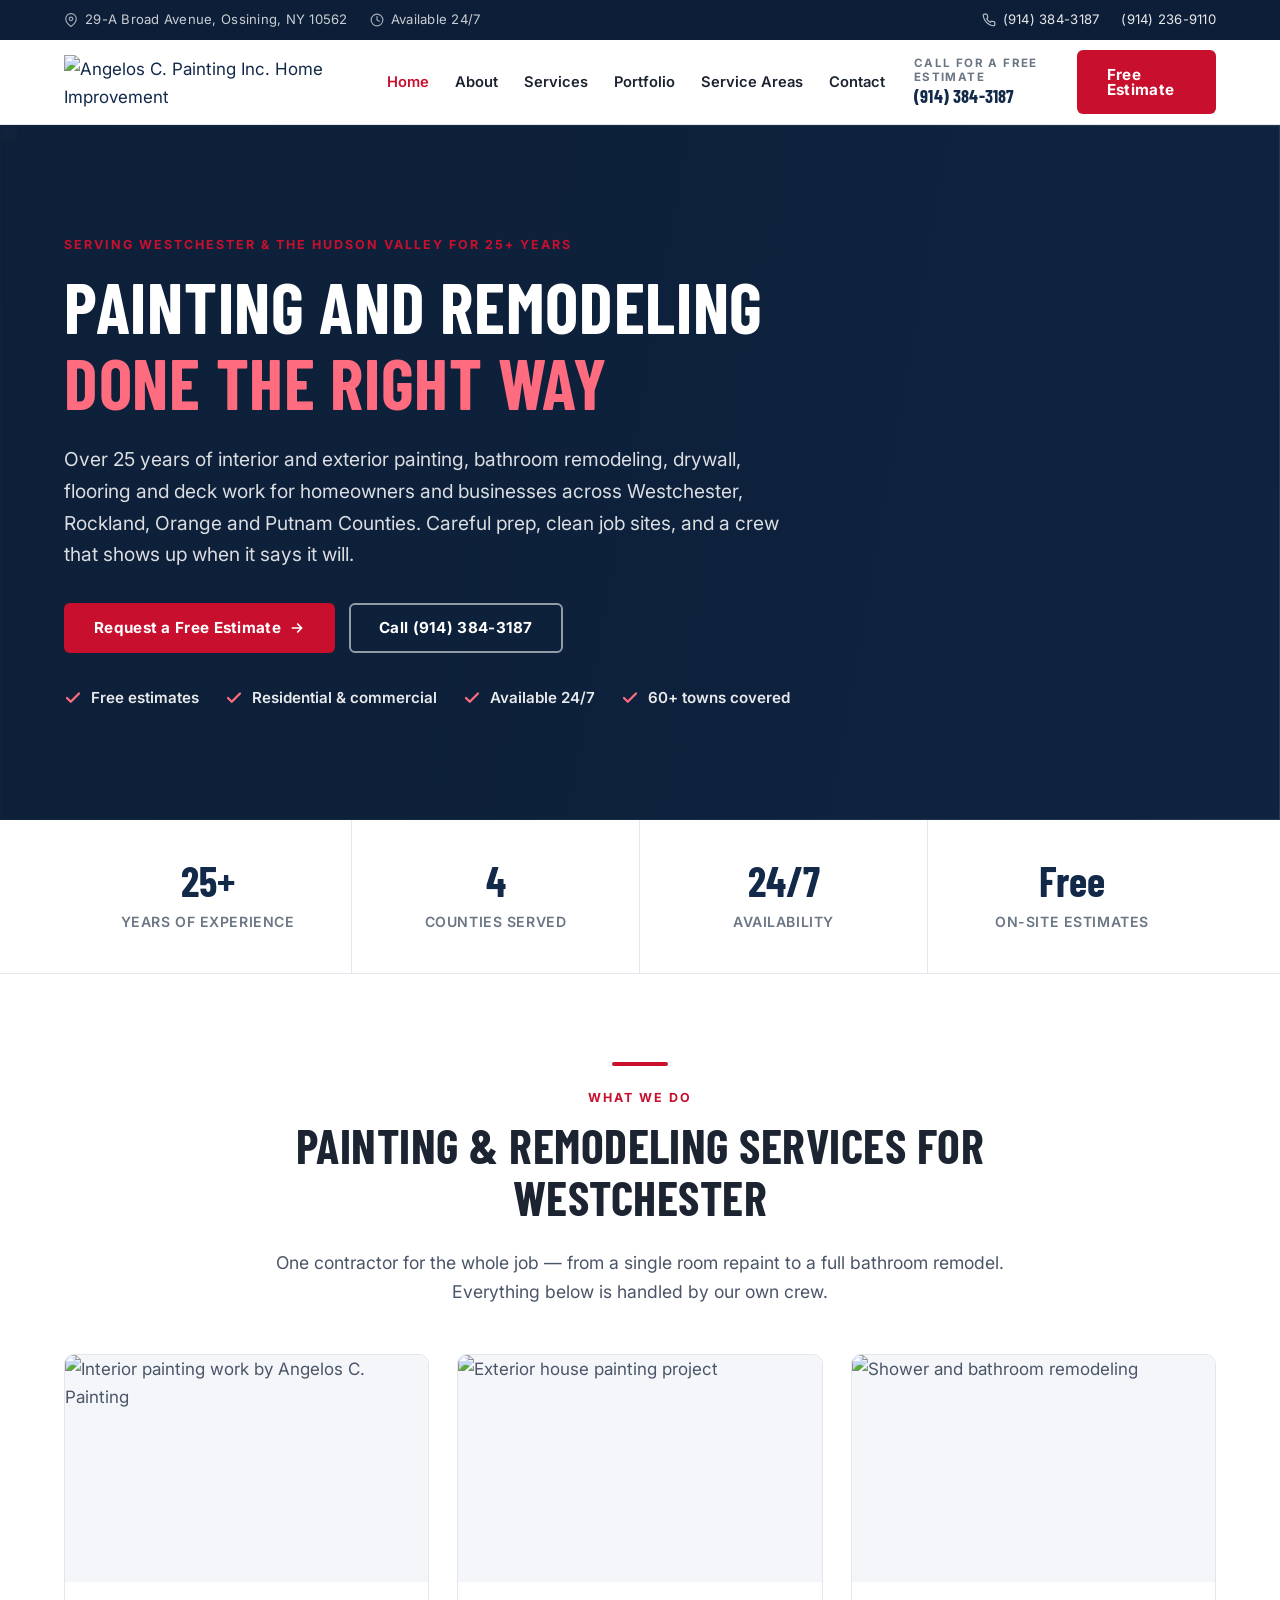
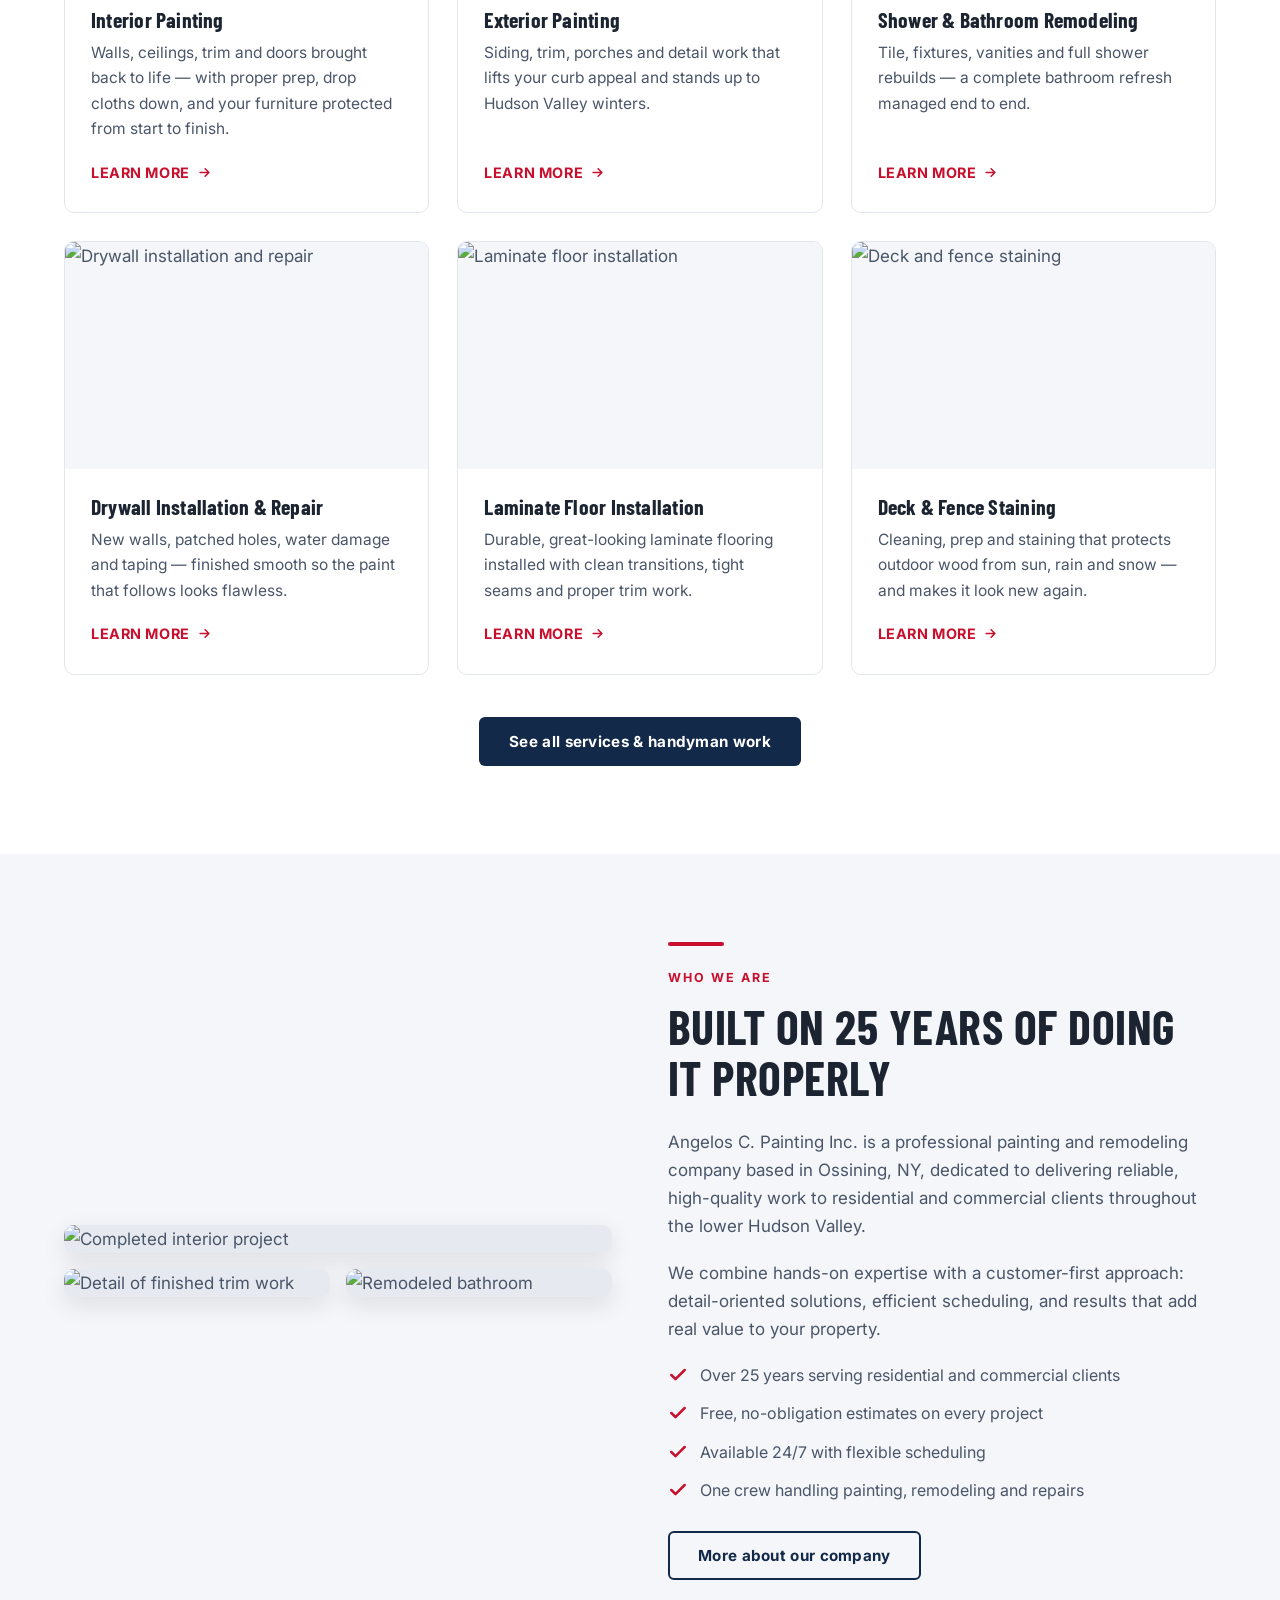
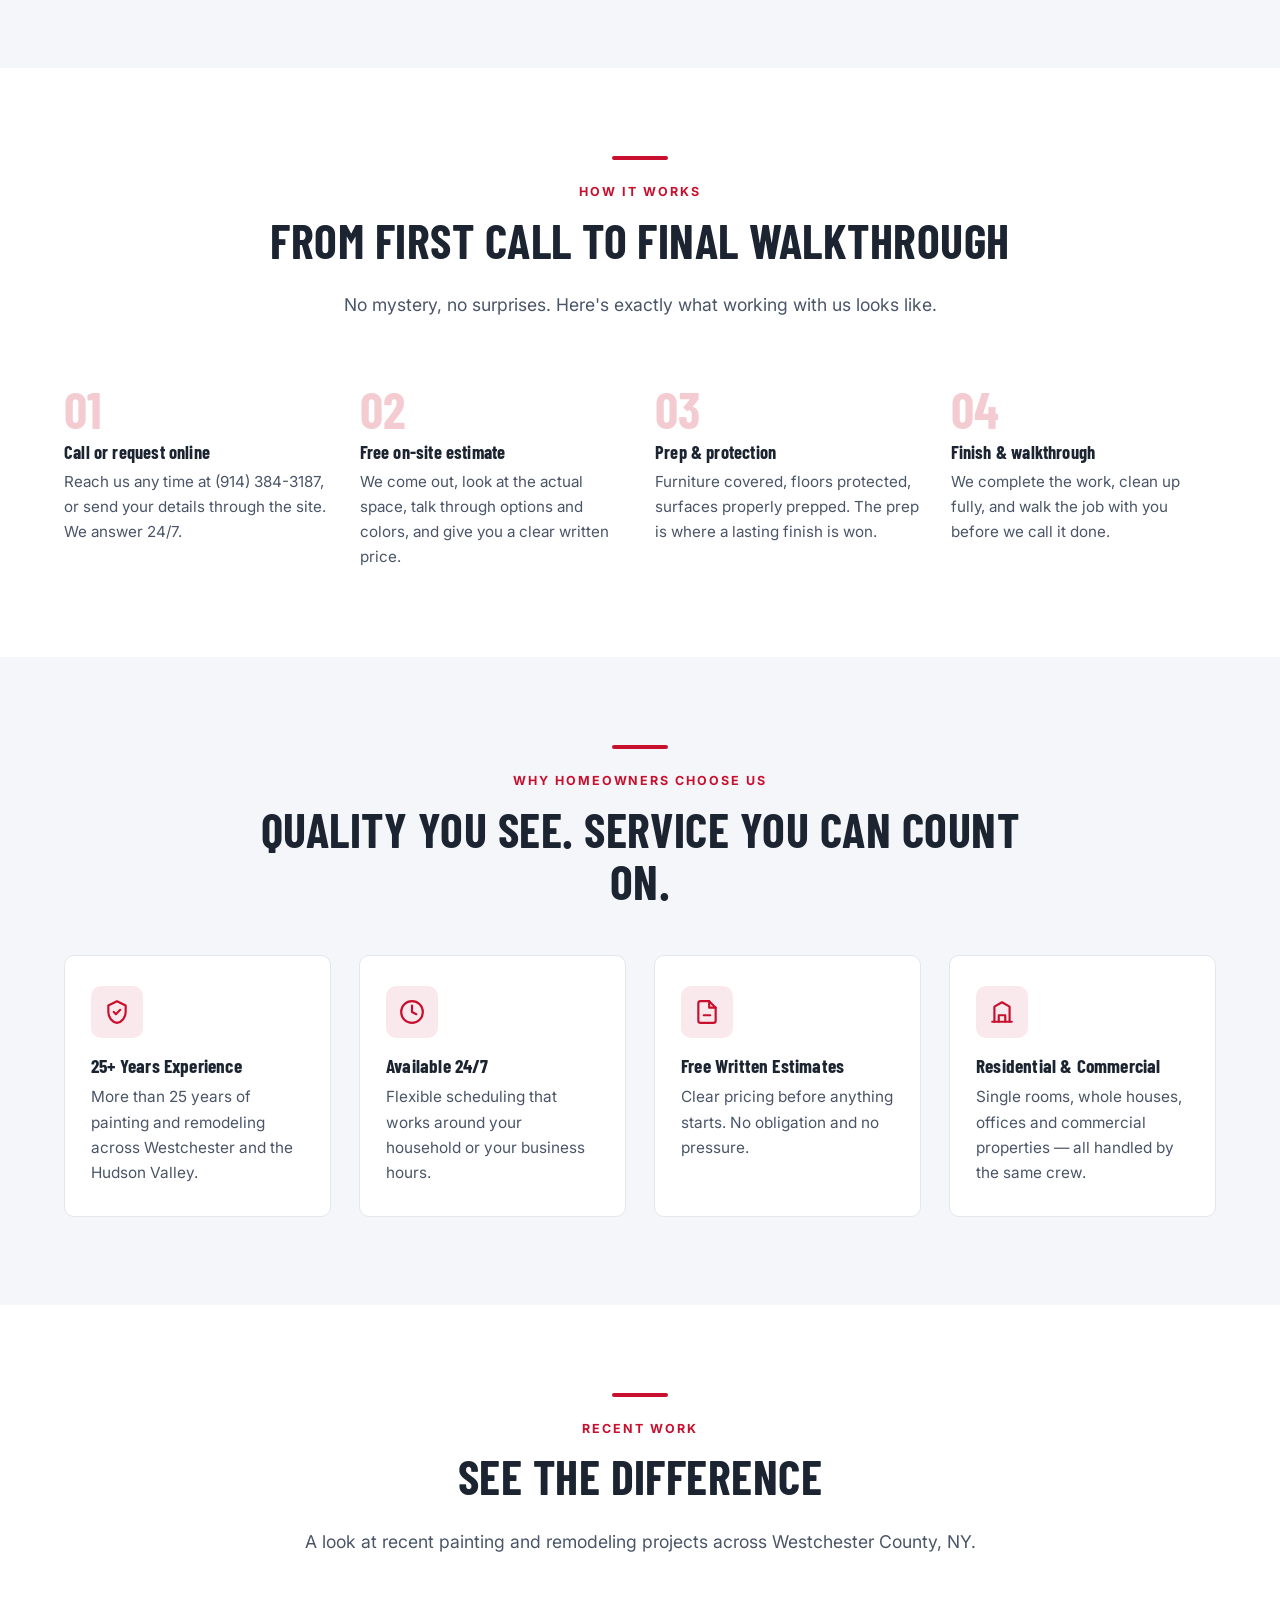
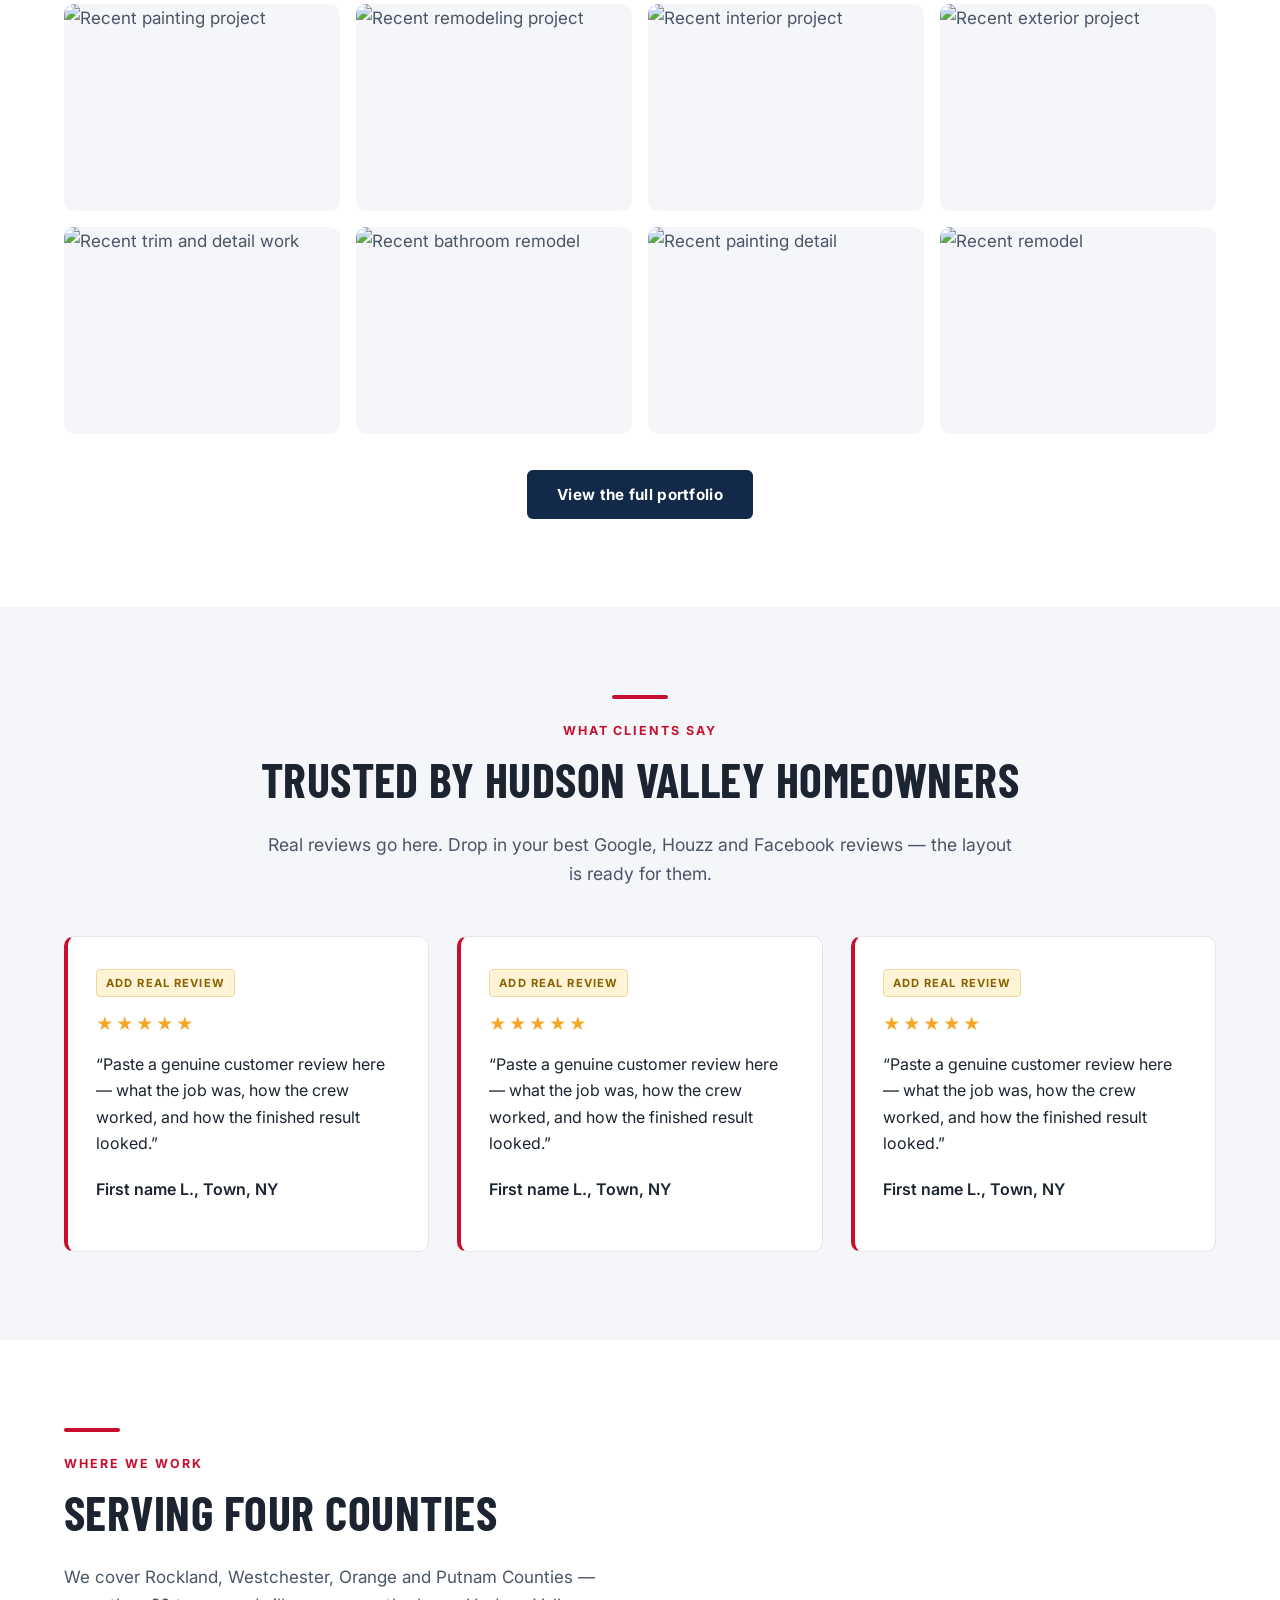
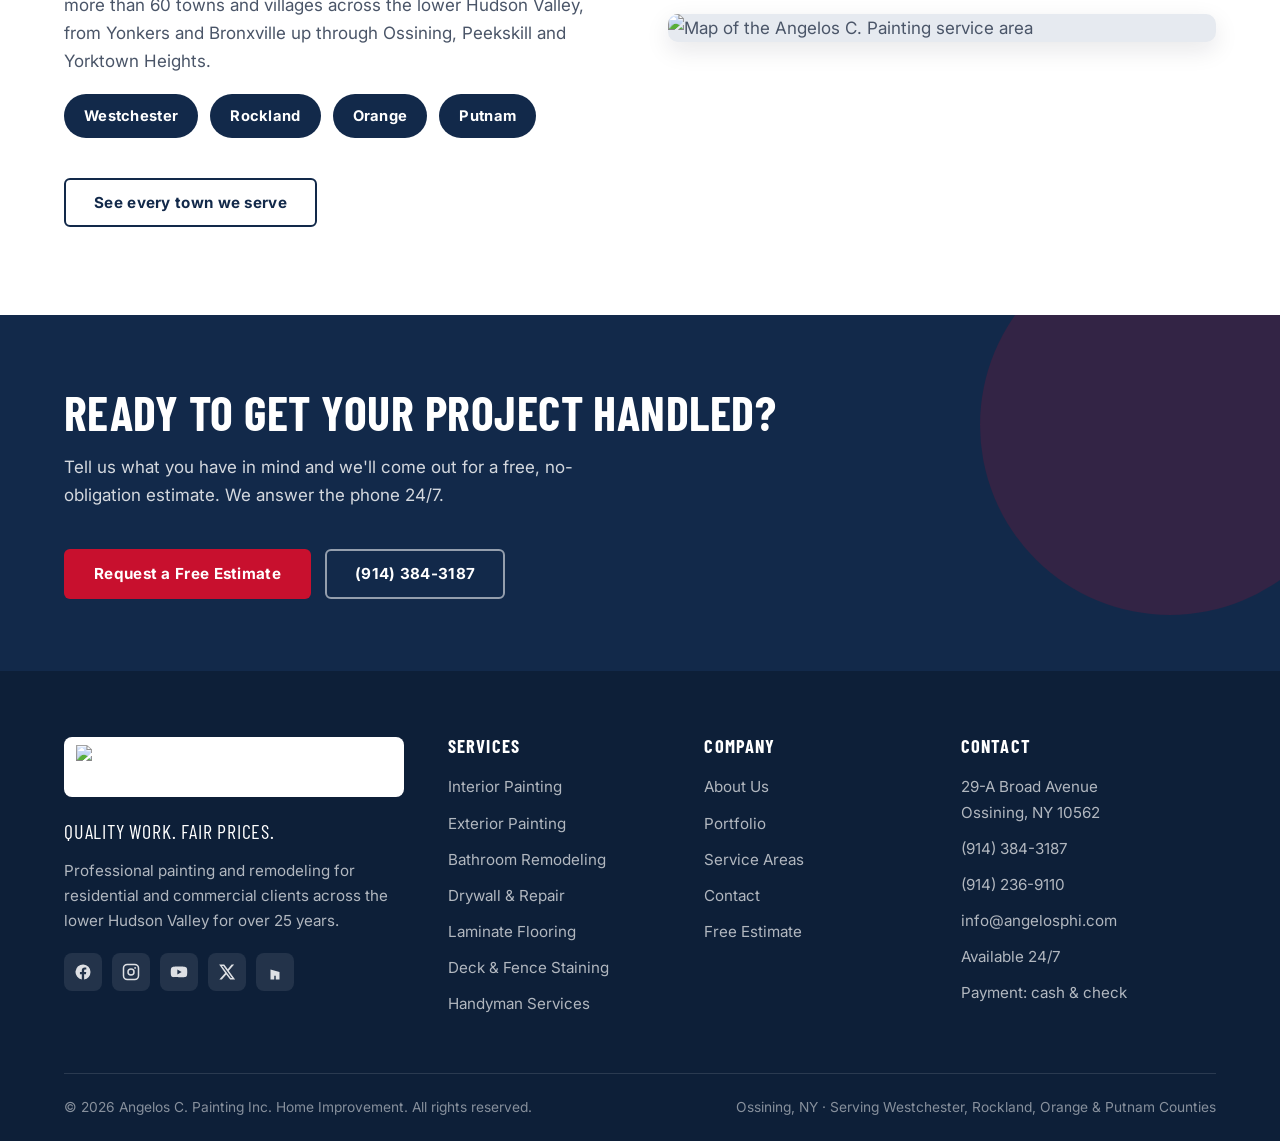
==== index.html @ 934f5029 "Add files via upload" ====
<!DOCTYPE html>
<html lang="en">
<head>
<meta charset="utf-8">
<meta name="viewport" content="width=device-width, initial-scale=1">
<title>Angelos C. Painting Inc. | Painting &amp; Remodeling in Ossining, NY</title>
<meta name="description" content="Angelos C. Painting Inc. — 25+ years of interior and exterior painting, bathroom remodeling, drywall, flooring and deck staining for homes and businesses across Westchester, Rockland, Orange and Putnam Counties. Free estimates. Available 24/7.">
<link rel="canonical" href="https://angelosphi.com/">
<meta property="og:title" content="Angelos C. Painting Inc. | Painting &amp; Remodeling in Ossining, NY">
<meta property="og:description" content="Over 25 years of painting and remodeling for residential and commercial clients across Westchester and the Hudson Valley. Free estimates, available 24/7.">
<meta property="og:type" content="website">
<meta property="og:image" content="https://assets.cdn.filesafe.space/9COp2d5jFrBGXiysHCUm/media/69dd2e49e68d42fa04a32ff9.webp">
<link rel="icon" href="https://assets.cdn.filesafe.space/9COp2d5jFrBGXiysHCUm/media/69dd23744753e162ccd8365d.png">
<link rel="preconnect" href="https://fonts.googleapis.com">
<link rel="preconnect" href="https://fonts.gstatic.com" crossorigin>
<link href="https://fonts.googleapis.com/css2?family=Barlow+Condensed:wght@500;600;700&family=Inter:wght@400;500;600;700&display=swap" rel="stylesheet">
<link rel="stylesheet" href="assets/css/styles.css">
<script type="application/ld+json">
{
  "@context": "https://schema.org",
  "@type": "HomeAndConstructionBusiness",
  "name": "Angelos C. Painting Inc.",
  "alternateName": "Angelos C. Painting Inc. Home Improvement",
  "url": "https://angelosphi.com/",
  "telephone": "+1-914-384-3187",
  "address": {
    "@type": "PostalAddress",
    "streetAddress": "29-A Broad Avenue",
    "addressLocality": "Ossining",
    "addressRegion": "NY",
    "postalCode": "10562",
    "addressCountry": "US"
  },
  "openingHours": "Mo-Su 00:00-23:59",
  "areaServed": ["Westchester County, NY", "Rockland County, NY", "Orange County, NY", "Putnam County, NY"],
  "description": "Painting and remodeling contractor serving residential and commercial clients across the lower Hudson Valley for over 25 years."
}
</script>
</head>
<body>

<!-- ============================================================ TOP BAR -->
<div class="topbar">
  <div class="wrap">
    <div class="topbar__items">
      <span class="topbar__item">
        <svg viewBox="0 0 24 24" fill="none" stroke="currentColor" stroke-width="2" stroke-linecap="round" stroke-linejoin="round"><path d="M21 10c0 7-9 13-9 13s-9-6-9-13a9 9 0 0 1 18 0z"/><circle cx="12" cy="10" r="3"/></svg>
        29-A Broad Avenue, Ossining, NY 10562
      </span>
      <span class="topbar__item">
        <svg viewBox="0 0 24 24" fill="none" stroke="currentColor" stroke-width="2" stroke-linecap="round" stroke-linejoin="round"><circle cx="12" cy="12" r="10"/><path d="M12 6v6l4 2"/></svg>
        Available 24/7
      </span>
    </div>
    <div class="topbar__items">
      <a class="topbar__item" href="tel:+19143843187">
        <svg viewBox="0 0 24 24" fill="none" stroke="currentColor" stroke-width="2" stroke-linecap="round" stroke-linejoin="round"><path d="M22 16.92v3a2 2 0 0 1-2.18 2 19.79 19.79 0 0 1-8.63-3.07 19.5 19.5 0 0 1-6-6A19.79 19.79 0 0 1 2.12 4.18 2 2 0 0 1 4.11 2h3a2 2 0 0 1 2 1.72c.13.96.36 1.9.7 2.81a2 2 0 0 1-.45 2.11L8.09 9.91a16 16 0 0 0 6 6l1.27-1.27a2 2 0 0 1 2.11-.45c.9.34 1.85.57 2.81.7A2 2 0 0 1 22 16.92z"/></svg>
        (914) 384-3187
      </a>
      <a class="topbar__item" href="tel:+19142369110">(914) 236-9110</a>
    </div>
  </div>
</div>

<!-- ============================================================= HEADER -->
<header class="site-header">
  <div class="wrap">
    <a class="brand" href="index.html">
      <img src="https://assets.cdn.filesafe.space/9COp2d5jFrBGXiysHCUm/media/69dd23744753e162ccd8365d.png" alt="Angelos C. Painting Inc. Home Improvement">
    </a>
    <nav class="nav" id="primary-nav" aria-label="Primary">
      <a href="index.html">Home</a>
      <a href="about.html">About</a>
      <a href="services.html">Services</a>
      <a href="gallery.html">Portfolio</a>
      <a href="areas.html">Service Areas</a>
      <a href="contact.html">Contact</a>
      <a class="btn btn--primary" href="contact.html">Free Estimate</a>
    </nav>
    <div class="header-cta">
      <a class="header-phone" href="tel:+19143843187">
        <span>Call for a free estimate</span>
        <strong>(914) 384-3187</strong>
      </a>
      <a class="btn btn--primary" href="contact.html">Free Estimate</a>
      <button class="nav-toggle" type="button" aria-label="Menu" aria-expanded="false" aria-controls="primary-nav">
        <svg viewBox="0 0 24 24" fill="none" stroke="currentColor" stroke-width="2" stroke-linecap="round"><path d="M3 6h18M3 12h18M3 18h18"/></svg>
      </button>
    </div>
  </div>
</header>

<!-- =============================================================== HERO -->
<section class="hero">
  <div class="hero__bg">
    <img src="https://assets.cdn.filesafe.space/9COp2d5jFrBGXiysHCUm/media/69dd2e49e68d42fa04a32ff9.webp" alt="" aria-hidden="true">
  </div>
  <div class="wrap">
    <div class="hero__inner">
      <p class="eyebrow">Serving Westchester &amp; the Hudson Valley for 25+ years</p>
      <h1>Painting and remodeling <em>done the right way</em></h1>
      <p class="hero__sub">Over 25 years of interior and exterior painting, bathroom remodeling, drywall, flooring and deck work for homeowners and businesses across Westchester, Rockland, Orange and Putnam Counties. Careful prep, clean job sites, and a crew that shows up when it says it will.</p>
      <div class="btn-row">
        <a class="btn btn--primary" href="contact.html">Request a Free Estimate
          <svg viewBox="0 0 24 24" width="16" height="16" fill="none" stroke="currentColor" stroke-width="2.5" stroke-linecap="round" stroke-linejoin="round"><path d="M5 12h14M13 6l6 6-6 6"/></svg>
        </a>
        <a class="btn btn--outline-light" href="tel:+19143843187">Call (914) 384-3187</a>
      </div>
      <ul class="hero__points">
        <li><svg viewBox="0 0 24 24" fill="none" stroke="currentColor" stroke-width="3" stroke-linecap="round" stroke-linejoin="round"><path d="M20 6 9 17l-5-5"/></svg> Free estimates</li>
        <li><svg viewBox="0 0 24 24" fill="none" stroke="currentColor" stroke-width="3" stroke-linecap="round" stroke-linejoin="round"><path d="M20 6 9 17l-5-5"/></svg> Residential &amp; commercial</li>
        <li><svg viewBox="0 0 24 24" fill="none" stroke="currentColor" stroke-width="3" stroke-linecap="round" stroke-linejoin="round"><path d="M20 6 9 17l-5-5"/></svg> Available 24/7</li>
        <li><svg viewBox="0 0 24 24" fill="none" stroke="currentColor" stroke-width="3" stroke-linecap="round" stroke-linejoin="round"><path d="M20 6 9 17l-5-5"/></svg> 60+ towns covered</li>
      </ul>
    </div>
  </div>
</section>

<!-- ============================================================== STATS -->
<section class="stats">
  <div class="wrap">
    <div class="stats__grid">
      <div class="stat">
        <div class="stat__num">25+</div>
        <div class="stat__label">Years of experience</div>
      </div>
      <div class="stat">
        <div class="stat__num">4</div>
        <div class="stat__label">Counties served</div>
      </div>
      <div class="stat">
        <div class="stat__num">24/7</div>
        <div class="stat__label">Availability</div>
      </div>
      <div class="stat">
        <div class="stat__num">Free</div>
        <div class="stat__label">On-site estimates</div>
      </div>
    </div>
  </div>
</section>

<!-- =========================================================== SERVICES -->
<section class="section">
  <div class="wrap">
    <div class="section-head center">
      <hr class="rule">
      <p class="eyebrow">What we do</p>
      <h2>Painting &amp; remodeling services for Westchester</h2>
      <p class="lede">One contractor for the whole job — from a single room repaint to a full bathroom remodel. Everything below is handled by our own crew.</p>
    </div>

    <div class="grid grid--3">

      <article class="card">
        <div class="card__media">
          <img src="https://assets.cdn.filesafe.space/9COp2d5jFrBGXiysHCUm/media/69dd1829caf24b80a0e6d243.png" alt="Interior painting work by Angelos C. Painting" loading="lazy">
        </div>
        <div class="card__body">
          <h3>Interior Painting</h3>
          <p>Walls, ceilings, trim and doors brought back to life — with proper prep, drop cloths down, and your furniture protected from start to finish.</p>
          <a class="card__link" href="services.html#interior">Learn more
            <svg viewBox="0 0 24 24" fill="none" stroke="currentColor" stroke-width="2.5" stroke-linecap="round" stroke-linejoin="round"><path d="M5 12h14M13 6l6 6-6 6"/></svg>
          </a>
        </div>
      </article>

      <article class="card">
        <div class="card__media">
          <img src="https://assets.cdn.filesafe.space/9COp2d5jFrBGXiysHCUm/media/69dd2e4802cd38b17c3a3b0c.webp" alt="Exterior house painting project" loading="lazy">
        </div>
        <div class="card__body">
          <h3>Exterior Painting</h3>
          <p>Siding, trim, porches and detail work that lifts your curb appeal and stands up to Hudson Valley winters.</p>
          <a class="card__link" href="services.html#exterior">Learn more
            <svg viewBox="0 0 24 24" fill="none" stroke="currentColor" stroke-width="2.5" stroke-linecap="round" stroke-linejoin="round"><path d="M5 12h14M13 6l6 6-6 6"/></svg>
          </a>
        </div>
      </article>

      <article class="card">
        <div class="card__media">
          <img src="https://assets.cdn.filesafe.space/9COp2d5jFrBGXiysHCUm/media/69dd17f3ef1dbfe76e00d2ee.png" alt="Shower and bathroom remodeling" loading="lazy">
        </div>
        <div class="card__body">
          <h3>Shower &amp; Bathroom Remodeling</h3>
          <p>Tile, fixtures, vanities and full shower rebuilds — a complete bathroom refresh managed end to end.</p>
          <a class="card__link" href="services.html#bathroom">Learn more
            <svg viewBox="0 0 24 24" fill="none" stroke="currentColor" stroke-width="2.5" stroke-linecap="round" stroke-linejoin="round"><path d="M5 12h14M13 6l6 6-6 6"/></svg>
          </a>
        </div>
      </article>

      <article class="card">
        <div class="card__media">
          <img src="https://assets.cdn.filesafe.space/9COp2d5jFrBGXiysHCUm/media/69dd1850376904eac21a330a.png" alt="Drywall installation and repair" loading="lazy">
        </div>
        <div class="card__body">
          <h3>Drywall Installation &amp; Repair</h3>
          <p>New walls, patched holes, water damage and taping — finished smooth so the paint that follows looks flawless.</p>
          <a class="card__link" href="services.html#drywall">Learn more
            <svg viewBox="0 0 24 24" fill="none" stroke="currentColor" stroke-width="2.5" stroke-linecap="round" stroke-linejoin="round"><path d="M5 12h14M13 6l6 6-6 6"/></svg>
          </a>
        </div>
      </article>

      <article class="card">
        <div class="card__media">
          <img src="https://assets.cdn.filesafe.space/9COp2d5jFrBGXiysHCUm/media/69dd2e49caf24b80a0eceb03.webp" alt="Laminate floor installation" loading="lazy">
        </div>
        <div class="card__body">
          <h3>Laminate Floor Installation</h3>
          <p>Durable, great-looking laminate flooring installed with clean transitions, tight seams and proper trim work.</p>
          <a class="card__link" href="services.html#flooring">Learn more
            <svg viewBox="0 0 24 24" fill="none" stroke="currentColor" stroke-width="2.5" stroke-linecap="round" stroke-linejoin="round"><path d="M5 12h14M13 6l6 6-6 6"/></svg>
          </a>
        </div>
      </article>

      <article class="card">
        <div class="card__media">
          <img src="https://assets.cdn.filesafe.space/9COp2d5jFrBGXiysHCUm/media/69dd2e48caf24b80a0eceaf3.webp" alt="Deck and fence staining" loading="lazy">
        </div>
        <div class="card__body">
          <h3>Deck &amp; Fence Staining</h3>
          <p>Cleaning, prep and staining that protects outdoor wood from sun, rain and snow — and makes it look new again.</p>
          <a class="card__link" href="services.html#deck">Learn more
            <svg viewBox="0 0 24 24" fill="none" stroke="currentColor" stroke-width="2.5" stroke-linecap="round" stroke-linejoin="round"><path d="M5 12h14M13 6l6 6-6 6"/></svg>
          </a>
        </div>
      </article>

    </div>

    <div class="center" style="margin-top:42px">
      <a class="btn btn--navy" href="services.html">See all services &amp; handyman work</a>
    </div>
  </div>
</section>

<!-- ============================================================== ABOUT -->
<section class="section section--surface">
  <div class="wrap">
    <div class="split">
      <div class="split__media split__media--stack">
        <img src="https://assets.cdn.filesafe.space/9COp2d5jFrBGXiysHCUm/media/69dd2e484753e162ccdb0c41.webp" alt="Completed interior project" loading="lazy">
        <img src="https://assets.cdn.filesafe.space/9COp2d5jFrBGXiysHCUm/media/69dd2e49e68d42fa04a33022.webp" alt="Detail of finished trim work" loading="lazy">
        <img src="https://assets.cdn.filesafe.space/9COp2d5jFrBGXiysHCUm/media/69dd2e4902cd38b17c3a3b24.webp" alt="Remodeled bathroom" loading="lazy">
      </div>
      <div>
        <hr class="rule">
        <p class="eyebrow">Who we are</p>
        <h2>Built on 25 years of doing it properly</h2>
        <p>Angelos C. Painting Inc. is a professional painting and remodeling company based in Ossining, NY, dedicated to delivering reliable, high-quality work to residential and commercial clients throughout the lower Hudson Valley.</p>
        <p>We combine hands-on expertise with a customer-first approach: detail-oriented solutions, efficient scheduling, and results that add real value to your property.</p>
        <ul class="checklist">
          <li><svg viewBox="0 0 24 24" fill="none" stroke="currentColor" stroke-width="3" stroke-linecap="round" stroke-linejoin="round"><path d="M20 6 9 17l-5-5"/></svg> Over 25 years serving residential and commercial clients</li>
          <li><svg viewBox="0 0 24 24" fill="none" stroke="currentColor" stroke-width="3" stroke-linecap="round" stroke-linejoin="round"><path d="M20 6 9 17l-5-5"/></svg> Free, no-obligation estimates on every project</li>
          <li><svg viewBox="0 0 24 24" fill="none" stroke="currentColor" stroke-width="3" stroke-linecap="round" stroke-linejoin="round"><path d="M20 6 9 17l-5-5"/></svg> Available 24/7 with flexible scheduling</li>
          <li><svg viewBox="0 0 24 24" fill="none" stroke="currentColor" stroke-width="3" stroke-linecap="round" stroke-linejoin="round"><path d="M20 6 9 17l-5-5"/></svg> One crew handling painting, remodeling and repairs</li>
        </ul>
        <a class="btn btn--ghost" href="about.html">More about our company</a>
      </div>
    </div>
  </div>
</section>

<!-- ============================================================ PROCESS -->
<section class="section">
  <div class="wrap">
    <div class="section-head center">
      <hr class="rule">
      <p class="eyebrow">How it works</p>
      <h2>From first call to final walkthrough</h2>
      <p class="lede">No mystery, no surprises. Here's exactly what working with us looks like.</p>
    </div>
    <div class="steps">
      <div class="step">
        <div class="step__num">01</div>
        <h3>Call or request online</h3>
        <p>Reach us any time at (914) 384-3187, or send your details through the site. We answer 24/7.</p>
      </div>
      <div class="step">
        <div class="step__num">02</div>
        <h3>Free on-site estimate</h3>
        <p>We come out, look at the actual space, talk through options and colors, and give you a clear written price.</p>
      </div>
      <div class="step">
        <div class="step__num">03</div>
        <h3>Prep &amp; protection</h3>
        <p>Furniture covered, floors protected, surfaces properly prepped. The prep is where a lasting finish is won.</p>
      </div>
      <div class="step">
        <div class="step__num">04</div>
        <h3>Finish &amp; walkthrough</h3>
        <p>We complete the work, clean up fully, and walk the job with you before we call it done.</p>
      </div>
    </div>
  </div>
</section>

<!-- ========================================================= WHY CHOOSE -->
<section class="section section--surface">
  <div class="wrap">
    <div class="section-head center">
      <hr class="rule">
      <p class="eyebrow">Why homeowners choose us</p>
      <h2>Quality you see. Service you can count on.</h2>
    </div>
    <div class="grid grid--4">
      <div class="tile">
        <div class="tile__icon">
          <svg viewBox="0 0 24 24" fill="none" stroke="currentColor" stroke-width="2" stroke-linecap="round" stroke-linejoin="round"><path d="M12 2 4 6v6c0 5 3.4 9.4 8 10 4.6-.6 8-5 8-10V6l-8-4z"/><path d="m9 12 2 2 4-4"/></svg>
        </div>
        <h3>25+ Years Experience</h3>
        <p>More than 25 years of painting and remodeling across Westchester and the Hudson Valley.</p>
      </div>
      <div class="tile">
        <div class="tile__icon">
          <svg viewBox="0 0 24 24" fill="none" stroke="currentColor" stroke-width="2" stroke-linecap="round" stroke-linejoin="round"><circle cx="12" cy="12" r="10"/><path d="M12 6v6l4 2"/></svg>
        </div>
        <h3>Available 24/7</h3>
        <p>Flexible scheduling that works around your household or your business hours.</p>
      </div>
      <div class="tile">
        <div class="tile__icon">
          <svg viewBox="0 0 24 24" fill="none" stroke="currentColor" stroke-width="2" stroke-linecap="round" stroke-linejoin="round"><path d="M14 2H6a2 2 0 0 0-2 2v16a2 2 0 0 0 2 2h12a2 2 0 0 0 2-2V8z"/><path d="M14 2v6h6"/><path d="M9 15h6"/></svg>
        </div>
        <h3>Free Written Estimates</h3>
        <p>Clear pricing before anything starts. No obligation and no pressure.</p>
      </div>
      <div class="tile">
        <div class="tile__icon">
          <svg viewBox="0 0 24 24" fill="none" stroke="currentColor" stroke-width="2" stroke-linecap="round" stroke-linejoin="round"><path d="M3 21h18"/><path d="M5 21V7l7-4 7 4v14"/><path d="M9 21v-6h6v6"/></svg>
        </div>
        <h3>Residential &amp; Commercial</h3>
        <p>Single rooms, whole houses, offices and commercial properties — all handled by the same crew.</p>
      </div>
    </div>
  </div>
</section>

<!-- ========================================================== PORTFOLIO -->
<section class="section">
  <div class="wrap">
    <div class="section-head center">
      <hr class="rule">
      <p class="eyebrow">Recent work</p>
      <h2>See the difference</h2>
      <p class="lede">A look at recent painting and remodeling projects across Westchester County, NY.</p>
    </div>
    <div class="gallery">
      <figure><img src="https://assets.cdn.filesafe.space/9COp2d5jFrBGXiysHCUm/media/69dd2e49e68d42fa04a32ff9.webp" alt="Recent painting project" loading="lazy"></figure>
      <figure><img src="https://assets.cdn.filesafe.space/9COp2d5jFrBGXiysHCUm/media/69dd2e4802cd38b17c3a3b0c.webp" alt="Recent remodeling project" loading="lazy"></figure>
      <figure><img src="https://assets.cdn.filesafe.space/9COp2d5jFrBGXiysHCUm/media/69dd2e49caf24b80a0eceb03.webp" alt="Recent interior project" loading="lazy"></figure>
      <figure><img src="https://assets.cdn.filesafe.space/9COp2d5jFrBGXiysHCUm/media/69dd2e48caf24b80a0eceaf3.webp" alt="Recent exterior project" loading="lazy"></figure>
      <figure><img src="https://assets.cdn.filesafe.space/9COp2d5jFrBGXiysHCUm/media/69dd2e484753e162ccdb0c41.webp" alt="Recent trim and detail work" loading="lazy"></figure>
      <figure><img src="https://assets.cdn.filesafe.space/9COp2d5jFrBGXiysHCUm/media/69dd2e4ae68d42fa04a3304c.webp" alt="Recent bathroom remodel" loading="lazy"></figure>
      <figure><img src="https://assets.cdn.filesafe.space/9COp2d5jFrBGXiysHCUm/media/69dd2e49e68d42fa04a33022.webp" alt="Recent painting detail" loading="lazy"></figure>
      <figure><img src="https://assets.cdn.filesafe.space/9COp2d5jFrBGXiysHCUm/media/69dd2e4902cd38b17c3a3b24.webp" alt="Recent remodel" loading="lazy"></figure>
    </div>
    <div class="center" style="margin-top:36px">
      <a class="btn btn--navy" href="gallery.html">View the full portfolio</a>
    </div>
  </div>
</section>

<!-- ======================================================= TESTIMONIALS -->
<section class="section section--surface">
  <div class="wrap">
    <div class="section-head center">
      <hr class="rule">
      <p class="eyebrow">What clients say</p>
      <h2>Trusted by Hudson Valley homeowners</h2>
      <p class="lede">Real reviews go here. Drop in your best Google, Houzz and Facebook reviews — the layout is ready for them.</p>
    </div>
    <div class="grid grid--3">
      <!-- TODO: replace with real reviews (Google / Houzz / Facebook). Keep name + town + date. -->
      <div class="quote">
        <span class="placeholder-note">Add real review</span>
        <div class="quote__stars">★★★★★</div>
        <p>&ldquo;Paste a genuine customer review here — what the job was, how the crew worked, and how the finished result looked.&rdquo;</p>
        <p class="quote__who">First name L., Town, NY</p>
      </div>
      <div class="quote">
        <span class="placeholder-note">Add real review</span>
        <div class="quote__stars">★★★★★</div>
        <p>&ldquo;Paste a genuine customer review here — what the job was, how the crew worked, and how the finished result looked.&rdquo;</p>
        <p class="quote__who">First name L., Town, NY</p>
      </div>
      <div class="quote">
        <span class="placeholder-note">Add real review</span>
        <div class="quote__stars">★★★★★</div>
        <p>&ldquo;Paste a genuine customer review here — what the job was, how the crew worked, and how the finished result looked.&rdquo;</p>
        <p class="quote__who">First name L., Town, NY</p>
      </div>
    </div>
  </div>
</section>

<!-- ============================================================== AREAS -->
<section class="section">
  <div class="wrap">
    <div class="split split--reverse">
      <div class="split__media">
        <img src="https://assets.cdn.filesafe.space/9COp2d5jFrBGXiysHCUm/media/69dd6ef8ef1dbfe76e1746eb.png" alt="Map of the Angelos C. Painting service area" loading="lazy">
      </div>
      <div>
        <hr class="rule">
        <p class="eyebrow">Where we work</p>
        <h2>Serving four counties</h2>
        <p>We cover Rockland, Westchester, Orange and Putnam Counties — more than 60 towns and villages across the lower Hudson Valley, from Yonkers and Bronxville up through Ossining, Peekskill and Yorktown Heights.</p>
        <div class="county-chips">
          <span class="chip">Westchester</span>
          <span class="chip">Rockland</span>
          <span class="chip">Orange</span>
          <span class="chip">Putnam</span>
        </div>
        <a class="btn btn--ghost" href="areas.html">See every town we serve</a>
      </div>
    </div>
  </div>
</section>

<!-- ================================================================ CTA -->
<section class="cta-band">
  <div class="wrap">
    <div class="cta-band__inner">
      <div>
        <h2>Ready to get your project handled?</h2>
        <p>Tell us what you have in mind and we'll come out for a free, no-obligation estimate. We answer the phone 24/7.</p>
      </div>
      <div class="btn-row">
        <a class="btn btn--primary" href="contact.html">Request a Free Estimate</a>
        <a class="btn btn--outline-light" href="tel:+19143843187">(914) 384-3187</a>
      </div>
    </div>
  </div>
</section>

<!-- ============================================================= FOOTER -->
<footer class="site-footer">
  <div class="wrap">
    <div class="footer-grid">
      <div class="footer-brand">
        <img src="https://assets.cdn.filesafe.space/9COp2d5jFrBGXiysHCUm/media/69dd23744753e162ccd8365d.png" alt="Angelos C. Painting Inc.">
        <p class="footer-tag">Quality work. Fair prices.</p>
        <p>Professional painting and remodeling for residential and commercial clients across the lower Hudson Valley for over 25 years.</p>
        <div class="socials">
          <a href="#" aria-label="Facebook"><svg viewBox="0 0 24 24" fill="currentColor"><path d="M22 12a10 10 0 1 0-11.6 9.9v-7h-2.5V12h2.5V9.8c0-2.5 1.5-3.9 3.8-3.9 1.1 0 2.2.2 2.2.2v2.5h-1.3c-1.2 0-1.6.8-1.6 1.6V12h2.8l-.4 2.9h-2.4v7A10 10 0 0 0 22 12z"/></svg></a>
          <a href="#" aria-label="Instagram"><svg viewBox="0 0 24 24" fill="none" stroke="currentColor" stroke-width="2"><rect x="2" y="2" width="20" height="20" rx="5"/><circle cx="12" cy="12" r="4"/><circle cx="17.5" cy="6.5" r="1.2" fill="currentColor" stroke="none"/></svg></a>
          <a href="#" aria-label="YouTube"><svg viewBox="0 0 24 24" fill="currentColor"><path d="M23 12s0-3.2-.4-4.7a3 3 0 0 0-2.1-2.1C18.9 4.8 12 4.8 12 4.8s-6.9 0-8.5.4a3 3 0 0 0-2.1 2.1C1 8.8 1 12 1 12s0 3.2.4 4.7a3 3 0 0 0 2.1 2.1c1.6.4 8.5.4 8.5.4s6.9 0 8.5-.4a3 3 0 0 0 2.1-2.1C23 15.2 23 12 23 12zM9.8 15.3V8.7l5.7 3.3-5.7 3.3z"/></svg></a>
          <a href="#" aria-label="X"><svg viewBox="0 0 24 24" fill="currentColor"><path d="M18.2 2h3.3l-7.2 8.3L22.8 22h-6.6l-5.2-6.8L5.1 22H1.8l7.7-8.8L1.5 2h6.8l4.7 6.2L18.2 2zm-1.2 18h1.8L7.1 3.9H5.2L17 20z"/></svg></a>
          <a href="#" aria-label="Houzz"><svg viewBox="0 0 24 24" fill="currentColor"><path d="M6 2v6.5L18 12v10h-5v-5h-2v5H6V2z"/></svg></a>
        </div>
      </div>

      <div>
        <h4>Services</h4>
        <ul class="footer-list">
          <li><a href="services.html#interior">Interior Painting</a></li>
          <li><a href="services.html#exterior">Exterior Painting</a></li>
          <li><a href="services.html#bathroom">Bathroom Remodeling</a></li>
          <li><a href="services.html#drywall">Drywall &amp; Repair</a></li>
          <li><a href="services.html#flooring">Laminate Flooring</a></li>
          <li><a href="services.html#deck">Deck &amp; Fence Staining</a></li>
          <li><a href="services.html#handyman">Handyman Services</a></li>
        </ul>
      </div>

      <div>
        <h4>Company</h4>
        <ul class="footer-list">
          <li><a href="about.html">About Us</a></li>
          <li><a href="gallery.html">Portfolio</a></li>
          <li><a href="areas.html">Service Areas</a></li>
          <li><a href="contact.html">Contact</a></li>
          <li><a href="contact.html">Free Estimate</a></li>
        </ul>
      </div>

      <div>
        <h4>Contact</h4>
        <ul class="footer-list">
          <li>29-A Broad Avenue<br>Ossining, NY 10562</li>
          <li><a href="tel:+19143843187">(914) 384-3187</a></li>
          <li><a href="tel:+19142369110">(914) 236-9110</a></li>
          <li><a href="mailto:info@angelosphi.com">info@angelosphi.com</a></li>
          <li>Available 24/7</li>
          <li>Payment: cash &amp; check</li>
        </ul>
      </div>
    </div>

    <div class="footer-bottom">
      <span>&copy; <span data-year>2026</span> Angelos C. Painting Inc. Home Improvement. All rights reserved.</span>
      <span>Ossining, NY &middot; Serving Westchester, Rockland, Orange &amp; Putnam Counties</span>
    </div>
  </div>
</footer>

<!-- ======================================================= MOBILE CALL BAR -->
<div class="callbar">
  <a class="callbar__call" href="tel:+19143843187">
    <svg viewBox="0 0 24 24" fill="none" stroke="currentColor" stroke-width="2" stroke-linecap="round" stroke-linejoin="round"><path d="M22 16.92v3a2 2 0 0 1-2.18 2 19.79 19.79 0 0 1-8.63-3.07 19.5 19.5 0 0 1-6-6A19.79 19.79 0 0 1 2.12 4.18 2 2 0 0 1 4.11 2h3a2 2 0 0 1 2 1.72c.13.96.36 1.9.7 2.81a2 2 0 0 1-.45 2.11L8.09 9.91a16 16 0 0 0 6 6l1.27-1.27a2 2 0 0 1 2.11-.45c.9.34 1.85.57 2.81.7A2 2 0 0 1 22 16.92z"/></svg>
    Call Now
  </a>
  <a class="callbar__quote" href="contact.html">Free Estimate</a>
</div>

<script src="assets/js/main.js"></script>
</body>
</html>
---- assets/css/styles.css ----
/* ==========================================================================
   Angelos C. Painting Inc. — Home Improvement
   Site stylesheet
   Palette is defined once here. Change these five values to re-skin the site.
   ========================================================================== */

:root {
  /* Brand */
  --navy: #12294A;
  --navy-800: #0d1f38;
  --navy-600: #1c3d6b;
  --red: #C8102E;
  --red-600: #a70d26;

  /* Neutrals */
  --ink: #1B2430;
  --body: #4a5568;
  --muted: #6b7684;
  --line: #e2e7ee;
  --surface: #F4F6F9;
  --white: #ffffff;

  /* Type */
  --font-head: "Barlow Condensed", "Oswald", Impact, "Haettenschweiler", sans-serif;
  --font-body: "Inter", -apple-system, BlinkMacSystemFont, "Segoe UI", Roboto, Helvetica, Arial, sans-serif;

  /* Layout */
  --wrap: 1200px;
  --gutter: 24px;
  --radius: 10px;
  --shadow-sm: 0 1px 2px rgba(16, 24, 40, .06), 0 1px 3px rgba(16, 24, 40, .08);
  --shadow-md: 0 8px 24px rgba(16, 24, 40, .10);
  --shadow-lg: 0 18px 48px rgba(16, 24, 40, .16);
  --header-h: 84px;
}

/* --------------------------------------------------------------- reset -- */
*, *::before, *::after { box-sizing: border-box; }
html { scroll-behavior: smooth; -webkit-text-size-adjust: 100%; }
body {
  margin: 0;
  font-family: var(--font-body);
  font-size: 17px;
  line-height: 1.65;
  color: var(--body);
  background: var(--white);
  -webkit-font-smoothing: antialiased;
}
img { max-width: 100%; display: block; }
a { color: var(--navy); text-decoration: none; }
a:hover { color: var(--red); }
h1, h2, h3, h4 {
  font-family: var(--font-head);
  color: var(--ink);
  line-height: 1.08;
  margin: 0 0 .5em;
  font-weight: 700;
  letter-spacing: .01em;
}
h1 { font-size: clamp(2.6rem, 6vw, 4.4rem); text-transform: uppercase; }
h2 { font-size: clamp(2rem, 4.2vw, 3rem); text-transform: uppercase; }
h3 { font-size: 1.35rem; }
p { margin: 0 0 1.1em; }
ul { margin: 0 0 1.1em; padding-left: 1.2em; }
li { margin-bottom: .4em; }

/* ------------------------------------------------------------- helpers -- */
.wrap { width: 100%; max-width: var(--wrap); margin: 0 auto; padding: 0 var(--gutter); }
.section { padding: 88px 0; }
.section--tight { padding: 60px 0; }
.section--surface { background: var(--surface); }
.section--navy { background: var(--navy); color: rgba(255,255,255,.82); }
.section--navy h1, .section--navy h2, .section--navy h3 { color: #fff; }
.center { text-align: center; }
.eyebrow {
  font-family: var(--font-body);
  font-size: .78rem;
  font-weight: 700;
  letter-spacing: .16em;
  text-transform: uppercase;
  color: var(--red);
  margin: 0 0 .75rem;
}
.section--navy .eyebrow { color: #ff6b7f; }
.lede { font-size: 1.1rem; color: var(--body); max-width: 68ch; }
.section--navy .lede { color: rgba(255,255,255,.82); }
.center .lede { margin-left: auto; margin-right: auto; }
.section-head { max-width: 780px; margin-bottom: 48px; }
.center.section-head { margin-left: auto; margin-right: auto; }
.rule { width: 56px; height: 4px; background: var(--red); border: 0; margin: 0 0 22px; border-radius: 2px; }
.center .rule { margin-left: auto; margin-right: auto; }

/* -------------------------------------------------------------- button -- */
.btn {
  display: inline-flex;
  align-items: center;
  gap: .5rem;
  padding: 15px 28px;
  border-radius: 6px;
  font-family: var(--font-body);
  font-weight: 700;
  font-size: .95rem;
  letter-spacing: .02em;
  border: 2px solid transparent;
  cursor: pointer;
  transition: background .18s ease, color .18s ease, border-color .18s ease, transform .18s ease;
  line-height: 1;
}
.btn:hover { transform: translateY(-1px); }
.btn--primary { background: var(--red); color: #fff; }
.btn--primary:hover { background: var(--red-600); color: #fff; }
.btn--navy { background: var(--navy); color: #fff; }
.btn--navy:hover { background: var(--navy-800); color: #fff; }
.btn--ghost { background: transparent; color: var(--navy); border-color: var(--navy); }
.btn--ghost:hover { background: var(--navy); color: #fff; }
.btn--light { background: #fff; color: var(--navy); }
.btn--light:hover { background: var(--surface); color: var(--navy); }
.btn--outline-light { background: transparent; color: #fff; border-color: rgba(255,255,255,.55); }
.btn--outline-light:hover { background: #fff; color: var(--navy); border-color: #fff; }
.btn-row { display: flex; flex-wrap: wrap; gap: 14px; }
.center .btn-row { justify-content: center; }

/* -------------------------------------------------------------- header -- */
.topbar {
  background: var(--navy-800);
  color: rgba(255,255,255,.78);
  font-size: .82rem;
  letter-spacing: .02em;
}
.topbar .wrap { display: flex; align-items: center; justify-content: space-between; gap: 16px; min-height: 40px; flex-wrap: wrap; }
.topbar a { color: rgba(255,255,255,.9); }
.topbar a:hover { color: #fff; }
.topbar__items { display: flex; gap: 22px; flex-wrap: wrap; align-items: center; }
.topbar__item { display: inline-flex; align-items: center; gap: 7px; }
.topbar svg { width: 14px; height: 14px; flex: none; opacity: .8; }

.site-header {
  position: sticky; top: 0; z-index: 60;
  background: #fff;
  border-bottom: 1px solid var(--line);
  transition: box-shadow .2s ease;
}
.site-header.is-stuck { box-shadow: var(--shadow-md); }
.site-header .wrap { display: flex; align-items: center; gap: 18px; min-height: var(--header-h); }
.brand { display: flex; align-items: center; gap: 12px; margin-right: auto; }
.brand img { height: 54px; width: auto; }
.brand__text { display: none; }

.nav { display: flex; align-items: center; gap: 4px; }
.nav a {
  padding: 10px 11px;
  font-weight: 600;
  font-size: .92rem;
  color: var(--ink);
  border-radius: 6px;
}
.nav a:hover { color: var(--red); background: var(--surface); }
.nav a.is-active { color: var(--red); }
.nav > a { white-space: nowrap; }
/* the nav carries its own CTA for the mobile drawer; the header bar already
   shows one on desktop, so hide the duplicate above the breakpoint */
.nav > .btn { display: none; }

.header-cta { display: flex; align-items: center; gap: 14px; }
.header-phone { display: flex; flex-direction: column; line-height: 1.2; }
.header-phone span { font-size: .72rem; text-transform: uppercase; letter-spacing: .12em; color: var(--muted); font-weight: 700; }
.header-phone strong { font-size: 1.15rem; color: var(--navy); font-family: var(--font-head); letter-spacing: .01em; }

.nav-toggle {
  display: none; background: none; border: 0; padding: 8px;
  cursor: pointer; color: var(--navy);
}
.nav-toggle svg { width: 28px; height: 28px; }

/* ---------------------------------------------------------------- hero -- */
.hero {
  position: relative;
  background: var(--navy);
  color: #fff;
  overflow: hidden;
}
.hero__bg { position: absolute; inset: 0; }
.hero__bg img { width: 100%; height: 100%; object-fit: cover; opacity: .32; }
.hero__bg::after {
  content: ""; position: absolute; inset: 0;
  background: linear-gradient(100deg, rgba(13,31,56,.94) 0%, rgba(13,31,56,.82) 46%, rgba(13,31,56,.55) 100%);
}
.hero .wrap { position: relative; z-index: 2; padding-top: 110px; padding-bottom: 110px; }
.hero__inner { max-width: 780px; }
.hero h1 { color: #fff; margin-bottom: .35em; }
.hero h1 em { font-style: normal; color: #ff6b7f; }
.hero__sub { font-size: 1.2rem; color: rgba(255,255,255,.85); max-width: 60ch; margin-bottom: 2rem; }
.hero__points { list-style: none; padding: 0; display: flex; flex-wrap: wrap; gap: 10px 26px; margin: 2rem 0 0; }
.hero__points li { display: flex; align-items: center; gap: 9px; font-size: .95rem; color: rgba(255,255,255,.9); font-weight: 600; margin: 0; }
.hero__points svg { width: 18px; height: 18px; color: #ff6b7f; flex: none; }

/* page hero (inner pages) */
.pagehero { background: var(--navy); color: #fff; position: relative; overflow: hidden; }
.pagehero__bg { position: absolute; inset: 0; }
.pagehero__bg img { width: 100%; height: 100%; object-fit: cover; opacity: .25; }
.pagehero__bg::after { content: ""; position: absolute; inset: 0; background: linear-gradient(180deg, rgba(13,31,56,.85), rgba(13,31,56,.92)); }
.pagehero .wrap { position: relative; z-index: 2; padding: 76px 24px; }
.pagehero h1 { color: #fff; margin-bottom: .3em; }
.pagehero p { color: rgba(255,255,255,.82); max-width: 62ch; margin: 0; font-size: 1.08rem; }
.crumbs { font-size: .85rem; color: rgba(255,255,255,.6); margin-bottom: 14px; }
.crumbs a { color: rgba(255,255,255,.75); }
.crumbs a:hover { color: #fff; }

/* --------------------------------------------------------------- stats -- */
.stats { background: #fff; border-bottom: 1px solid var(--line); }
.stats__grid {
  display: grid;
  grid-template-columns: repeat(4, 1fr);
  gap: 0;
}
.stat { padding: 40px 26px; text-align: center; border-right: 1px solid var(--line); }
.stat:last-child { border-right: 0; }
.stat__num { font-family: var(--font-head); font-size: 2.6rem; color: var(--navy); line-height: 1; margin-bottom: 8px; font-weight: 700; }
.stat__label { font-size: .88rem; color: var(--muted); font-weight: 600; letter-spacing: .04em; text-transform: uppercase; }

/* ------------------------------------------------------------ services -- */
/* min() keeps these from forcing horizontal overflow on narrow phones */
.grid { display: grid; gap: 28px; }
.grid--3 { grid-template-columns: repeat(auto-fit, minmax(min(310px, 100%), 1fr)); }
.grid--2 { grid-template-columns: repeat(auto-fit, minmax(min(400px, 100%), 1fr)); }
.grid--4 { grid-template-columns: repeat(auto-fit, minmax(min(240px, 100%), 1fr)); }

.card {
  background: #fff;
  border: 1px solid var(--line);
  border-radius: var(--radius);
  overflow: hidden;
  display: flex;
  flex-direction: column;
  transition: transform .2s ease, box-shadow .2s ease, border-color .2s ease;
}
.card:hover { transform: translateY(-4px); box-shadow: var(--shadow-md); border-color: #cfd8e5; }
.card__media { aspect-ratio: 16 / 10; background: var(--surface); overflow: hidden; }
.card__media img { width: 100%; height: 100%; object-fit: cover; transition: transform .4s ease; }
.card:hover .card__media img { transform: scale(1.05); }
.card__body { padding: 26px 26px 28px; display: flex; flex-direction: column; flex: 1; }
.card__body h3 { margin-bottom: .5rem; }
.card__body p { font-size: .97rem; margin-bottom: 1.2em; }
.card__link {
  margin-top: auto;
  font-weight: 700;
  font-size: .9rem;
  letter-spacing: .04em;
  text-transform: uppercase;
  color: var(--red);
  display: inline-flex;
  align-items: center;
  gap: 7px;
}
.card__link:hover { color: var(--red-600); gap: 11px; }
.card__link svg { width: 15px; height: 15px; transition: transform .2s ease; }

/* value / feature tiles */
.tile {
  background: #fff;
  border: 1px solid var(--line);
  border-radius: var(--radius);
  padding: 30px 26px;
  height: 100%;
}
.section--surface .tile { background: #fff; }
.tile__icon {
  width: 52px; height: 52px;
  display: grid; place-items: center;
  border-radius: 10px;
  background: rgba(200,16,46,.09);
  color: var(--red);
  margin-bottom: 18px;
}
.tile__icon svg { width: 26px; height: 26px; }
.tile h3 { font-size: 1.2rem; margin-bottom: .45rem; }
.tile p { font-size: .96rem; margin: 0; }

/* ---------------------------------------------------------------- split -- */
.split { display: grid; grid-template-columns: 1fr 1fr; gap: 56px; align-items: center; }
.split--reverse .split__media { order: 2; }
.split__media img { background: #e6eaf0; border-radius: var(--radius); box-shadow: var(--shadow-md); width: 100%; }
.split__media--stack { display: grid; grid-template-columns: 1fr 1fr; gap: 16px; }
.split__media--stack img:first-child { grid-column: 1 / -1; }

.checklist { list-style: none; padding: 0; margin: 0 0 1.6em; }
.checklist li { display: flex; gap: 12px; align-items: flex-start; margin-bottom: 12px; font-size: 1rem; }
.checklist svg { width: 20px; height: 20px; color: var(--red); flex: none; margin-top: 3px; }
.section--navy .checklist svg { color: #ff6b7f; }

/* -------------------------------------------------------------- process -- */
.steps { counter-reset: step; display: grid; grid-template-columns: repeat(auto-fit, minmax(min(240px, 100%), 1fr)); gap: 30px; }
.step { position: relative; padding-top: 16px; }
.step__num {
  font-family: var(--font-head);
  font-size: 3.2rem;
  line-height: 1;
  color: rgba(200,16,46,.22);
  font-weight: 700;
  margin-bottom: 8px;
}
.section--navy .step__num { color: rgba(255,255,255,.22); }
.step h3 { font-size: 1.15rem; margin-bottom: .4rem; }
.step p { font-size: .95rem; margin: 0; }

/* ------------------------------------------------------------- gallery -- */
.gallery { display: grid; grid-template-columns: repeat(auto-fit, minmax(min(260px, 100%), 1fr)); gap: 16px; }
.gallery figure { margin: 0; background: #e6eaf0; border-radius: var(--radius); overflow: hidden; background: var(--surface); aspect-ratio: 4/3; }
.gallery img { width: 100%; height: 100%; object-fit: cover; transition: transform .45s ease; }
.gallery figure:hover img { transform: scale(1.06); }

.ba { display: grid; grid-template-columns: repeat(auto-fit, minmax(min(320px, 100%), 1fr)); gap: 28px; }
.ba__item { border: 1px solid var(--line); border-radius: var(--radius); overflow: hidden; background: #fff; }
.ba__pair { display: grid; grid-template-columns: 1fr 1fr; }
.ba__pair figure { margin: 0; background: #e6eaf0; position: relative; aspect-ratio: 1/1; overflow: hidden; }
.ba__pair img { width: 100%; height: 100%; object-fit: cover; }
.ba__pair figcaption {
  position: absolute; top: 10px; left: 10px;
  background: rgba(13,31,56,.86); color: #fff;
  font-size: .68rem; font-weight: 700; letter-spacing: .12em; text-transform: uppercase;
  padding: 5px 10px; border-radius: 4px;
}
.ba__meta { padding: 18px 22px; }
.ba__meta h3 { font-size: 1.1rem; margin-bottom: .2rem; }
.ba__meta p { font-size: .88rem; color: var(--muted); margin: 0; }

/* --------------------------------------------------------- testimonials -- */
.quote {
  background: #fff;
  border: 1px solid var(--line);
  border-left: 4px solid var(--red);
  border-radius: var(--radius);
  padding: 30px 28px;
  height: 100%;
}
.quote__stars { color: #f5a623; letter-spacing: 3px; font-size: 1.05rem; margin-bottom: 12px; }
.quote p { font-size: 1rem; color: var(--ink); margin-bottom: 1.2em; }
.quote__who { font-size: .88rem; color: var(--muted); font-weight: 600; margin: 0; }
.placeholder-note {
  display: inline-block;
  font-size: .7rem; font-weight: 700; letter-spacing: .1em; text-transform: uppercase;
  background: #fff4d6; color: #8a6100; border: 1px solid #f0d9a0;
  padding: 4px 9px; border-radius: 4px; margin-bottom: 14px;
}

/* ----------------------------------------------------------------- CTA -- */
.cta-band { background: var(--navy); color: #fff; position: relative; overflow: hidden; }
.cta-band::before {
  content: ""; position: absolute; right: -80px; top: -80px;
  width: 380px; height: 380px; border-radius: 50%;
  background: rgba(200,16,46,.18);
}
.cta-band .wrap { position: relative; z-index: 2; padding: 72px 24px; }
.cta-band__inner { display: flex; align-items: center; justify-content: space-between; gap: 40px; flex-wrap: wrap; }
.cta-band h2 { color: #fff; margin-bottom: .3em; }
.cta-band p { color: rgba(255,255,255,.82); margin: 0; max-width: 52ch; }

/* --------------------------------------------------------------- areas -- */
.area-cols {
  columns: 4 200px;
  column-gap: 30px;
  list-style: none;
  padding: 0;
  margin: 0;
}
.area-cols li {
  break-inside: avoid;
  font-size: .95rem;
  padding: 7px 0 7px 20px;
  position: relative;
  border-bottom: 1px solid var(--line);
  color: var(--body);
}
.area-cols li::before {
  content: ""; position: absolute; left: 0; top: 15px;
  width: 7px; height: 7px; border-radius: 50%; background: var(--red);
}
.county-chips { display: flex; flex-wrap: wrap; gap: 12px; margin-bottom: 40px; }
.chip {
  background: var(--navy); color: #fff;
  padding: 10px 20px; border-radius: 40px;
  font-weight: 700; font-size: .92rem; letter-spacing: .02em;
}

/* ---------------------------------------------------------------- form -- */
.form-card {
  background: #fff;
  border: 1px solid var(--line);
  border-radius: var(--radius);
  padding: 34px;
  box-shadow: var(--shadow-sm);
}
.field { margin-bottom: 18px; }
.field label {
  display: block; font-size: .82rem; font-weight: 700;
  letter-spacing: .06em; text-transform: uppercase;
  color: var(--ink); margin-bottom: 7px;
}
.field input, .field select, .field textarea {
  width: 100%;
  padding: 13px 14px;
  border: 1px solid #cfd8e5;
  border-radius: 6px;
  font-family: inherit;
  font-size: 1rem;
  color: var(--ink);
  background: #fff;
  transition: border-color .15s ease, box-shadow .15s ease;
}
.field input:focus, .field select:focus, .field textarea:focus {
  outline: none;
  border-color: var(--navy);
  box-shadow: 0 0 0 3px rgba(18,41,74,.12);
}
.field textarea { min-height: 130px; resize: vertical; }
.field-row { display: grid; grid-template-columns: 1fr 1fr; gap: 18px; }
.consent { display: flex; gap: 11px; align-items: flex-start; font-size: .87rem; color: var(--muted); margin-bottom: 22px; }
.consent input { margin-top: 4px; flex: none; width: 17px; height: 17px; accent-color: var(--red); }
.form-note { font-size: .82rem; color: var(--muted); margin: 16px 0 0; }

.contact-list { list-style: none; padding: 0; margin: 0; }
.contact-list li { display: flex; gap: 15px; align-items: flex-start; padding: 18px 0; border-bottom: 1px solid var(--line); }
.contact-list li:last-child { border-bottom: 0; }
.contact-list .ci {
  width: 42px; height: 42px; flex: none;
  display: grid; place-items: center; border-radius: 8px;
  background: rgba(18,41,74,.07); color: var(--navy);
}
.contact-list .ci svg { width: 20px; height: 20px; }
.contact-list strong { display: block; color: var(--ink); font-size: .8rem; letter-spacing: .1em; text-transform: uppercase; margin-bottom: 3px; }
.contact-list span, .contact-list a { font-size: 1.02rem; color: var(--body); }
.contact-list a:hover { color: var(--red); }

.map-embed { border: 0; width: 100%; height: 380px; border-radius: var(--radius); display: block; }

/* -------------------------------------------------------------- footer -- */
.site-footer { background: var(--navy-800); color: rgba(255,255,255,.68); font-size: .95rem; }
.site-footer h4 {
  color: #fff; font-family: var(--font-head); font-size: 1.15rem;
  letter-spacing: .06em; text-transform: uppercase; margin-bottom: 18px;
}
.site-footer a { color: rgba(255,255,255,.68); }
.site-footer a:hover { color: #fff; }
.footer-grid { display: grid; grid-template-columns: 1.6fr 1fr 1fr 1.2fr; gap: 44px; padding: 66px 0 46px; }
.footer-brand img { height: 60px; width: auto; margin-bottom: 18px; background: #fff; padding: 8px 12px; border-radius: 8px; }
.footer-tag { font-family: var(--font-head); font-size: 1.25rem; color: #fff; letter-spacing: .04em; margin-bottom: 10px; text-transform: uppercase; }
.footer-list { list-style: none; padding: 0; margin: 0; }
.footer-list li { margin-bottom: 11px; }
.socials { display: flex; gap: 10px; margin-top: 20px; }
.socials a {
  width: 38px; height: 38px; border-radius: 8px;
  background: rgba(255,255,255,.09);
  display: grid; place-items: center;
  color: rgba(255,255,255,.85);
  transition: background .18s ease, color .18s ease;
}
.socials a:hover { background: var(--red); color: #fff; }
.socials svg { width: 18px; height: 18px; }
.footer-bottom {
  border-top: 1px solid rgba(255,255,255,.12);
  padding: 22px 0;
  display: flex; justify-content: space-between; gap: 16px; flex-wrap: wrap;
  font-size: .86rem; color: rgba(255,255,255,.5);
}

/* ------------------------------------------------------------ call bar -- */
.callbar { display: none; }

/* ---------------------------------------------------------- responsive -- */
@media (max-width: 1024px) {
  .footer-grid { grid-template-columns: 1fr 1fr; gap: 36px; }
  .split { grid-template-columns: 1fr; gap: 34px; }
  .split--reverse .split__media { order: 0; }
  .stats__grid { grid-template-columns: 1fr 1fr; }
  .stat:nth-child(2) { border-right: 0; }
  .stat:nth-child(1), .stat:nth-child(2) { border-bottom: 1px solid var(--line); }
}

@media (max-width: 1150px) {
  .header-phone { display: none; }
}

@media (max-width: 900px) {
  .nav-toggle { display: block; order: 3; }
  .header-cta .btn { display: none; }
  .nav {
    position: fixed;
    top: calc(var(--header-h)); left: 0; right: 0;
    background: #fff;
    flex-direction: column;
    align-items: stretch;
    gap: 0;
    padding: 12px 20px 24px;
    border-bottom: 1px solid var(--line);
    box-shadow: var(--shadow-lg);
    max-height: 0; overflow: hidden;
    transition: max-height .3s ease, padding .3s ease;
    padding-top: 0; padding-bottom: 0;
  }
  .nav.is-open { max-height: 460px; padding-top: 12px; padding-bottom: 24px; }
  .nav a { padding: 13px 8px; border-bottom: 1px solid var(--line); border-radius: 0; }
  .nav > .btn { display: inline-flex; margin-top: 14px; justify-content: center; border-bottom: 0; }
  .header-phone { display: none; }
  .brand img { height: 46px; }
}

@media (max-width: 720px) {
  body { font-size: 16px; }
  .section { padding: 60px 0; }
  .hero .wrap { padding-top: 72px; padding-bottom: 72px; }
  .field-row { grid-template-columns: 1fr; }
  .footer-grid { grid-template-columns: 1fr; padding: 48px 0 36px; }
  .cta-band__inner { flex-direction: column; align-items: flex-start; }
  .topbar__items { gap: 14px; font-size: .78rem; }
  .ba__pair { grid-template-columns: 1fr 1fr; }
  .area-cols { columns: 2 140px; }
  .form-card { padding: 24px; }
  body { padding-bottom: 62px; }
  .callbar {
    display: grid;
    grid-template-columns: 1fr 1fr;
    position: fixed; bottom: 0; left: 0; right: 0; z-index: 70;
    box-shadow: 0 -2px 12px rgba(16,24,40,.18);
  }
  .callbar a {
    padding: 17px 10px; text-align: center;
    font-weight: 700; font-size: .95rem; color: #fff;
    display: flex; align-items: center; justify-content: center; gap: 8px;
  }
  .callbar svg { width: 17px; height: 17px; }
  .callbar__call { background: var(--red); }
  .callbar__quote { background: var(--navy); }
}

@media (max-width: 480px) {
  .stats__grid { grid-template-columns: 1fr; }
  .stat { border-right: 0; border-bottom: 1px solid var(--line); }
  .btn { width: 100%; justify-content: center; }
  .btn-row { flex-direction: column; }
}

@media (prefers-reduced-motion: reduce) {
  html { scroll-behavior: auto; }
  * { transition: none !important; animation: none !important; }
}
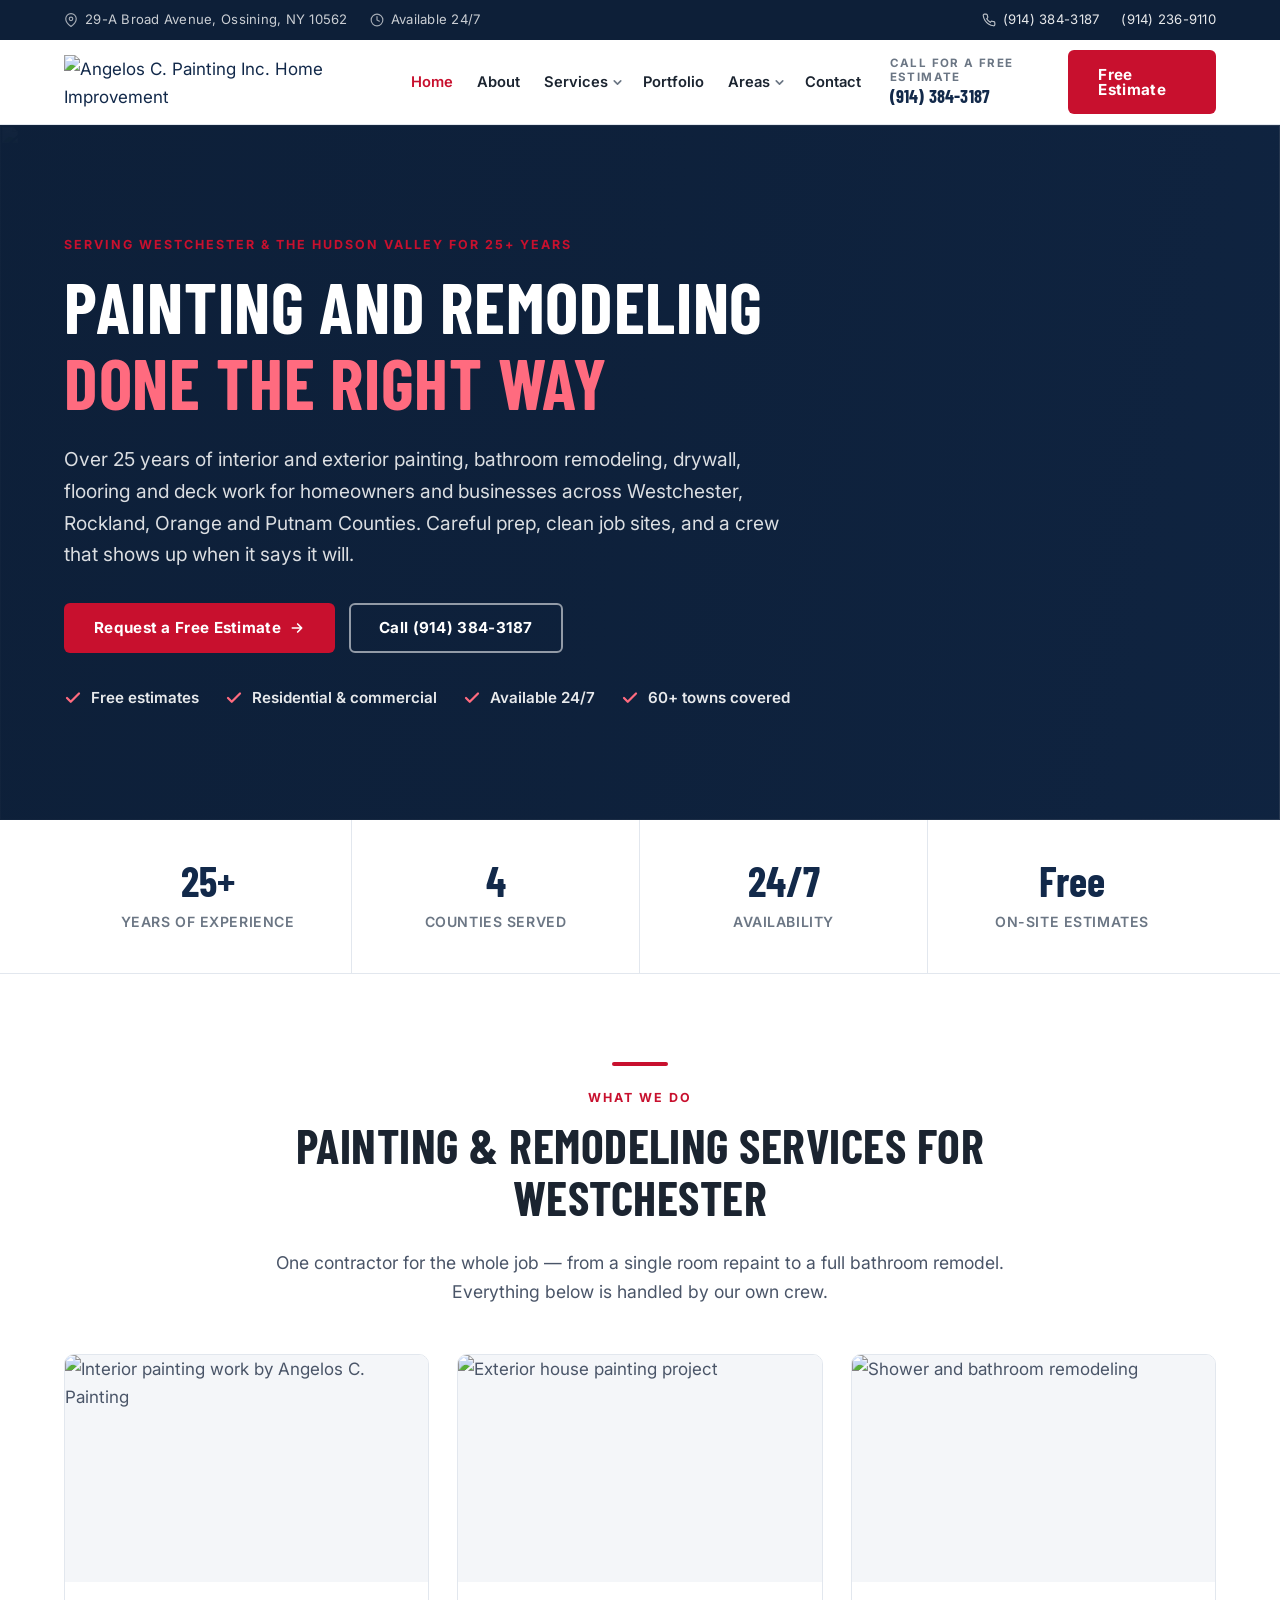
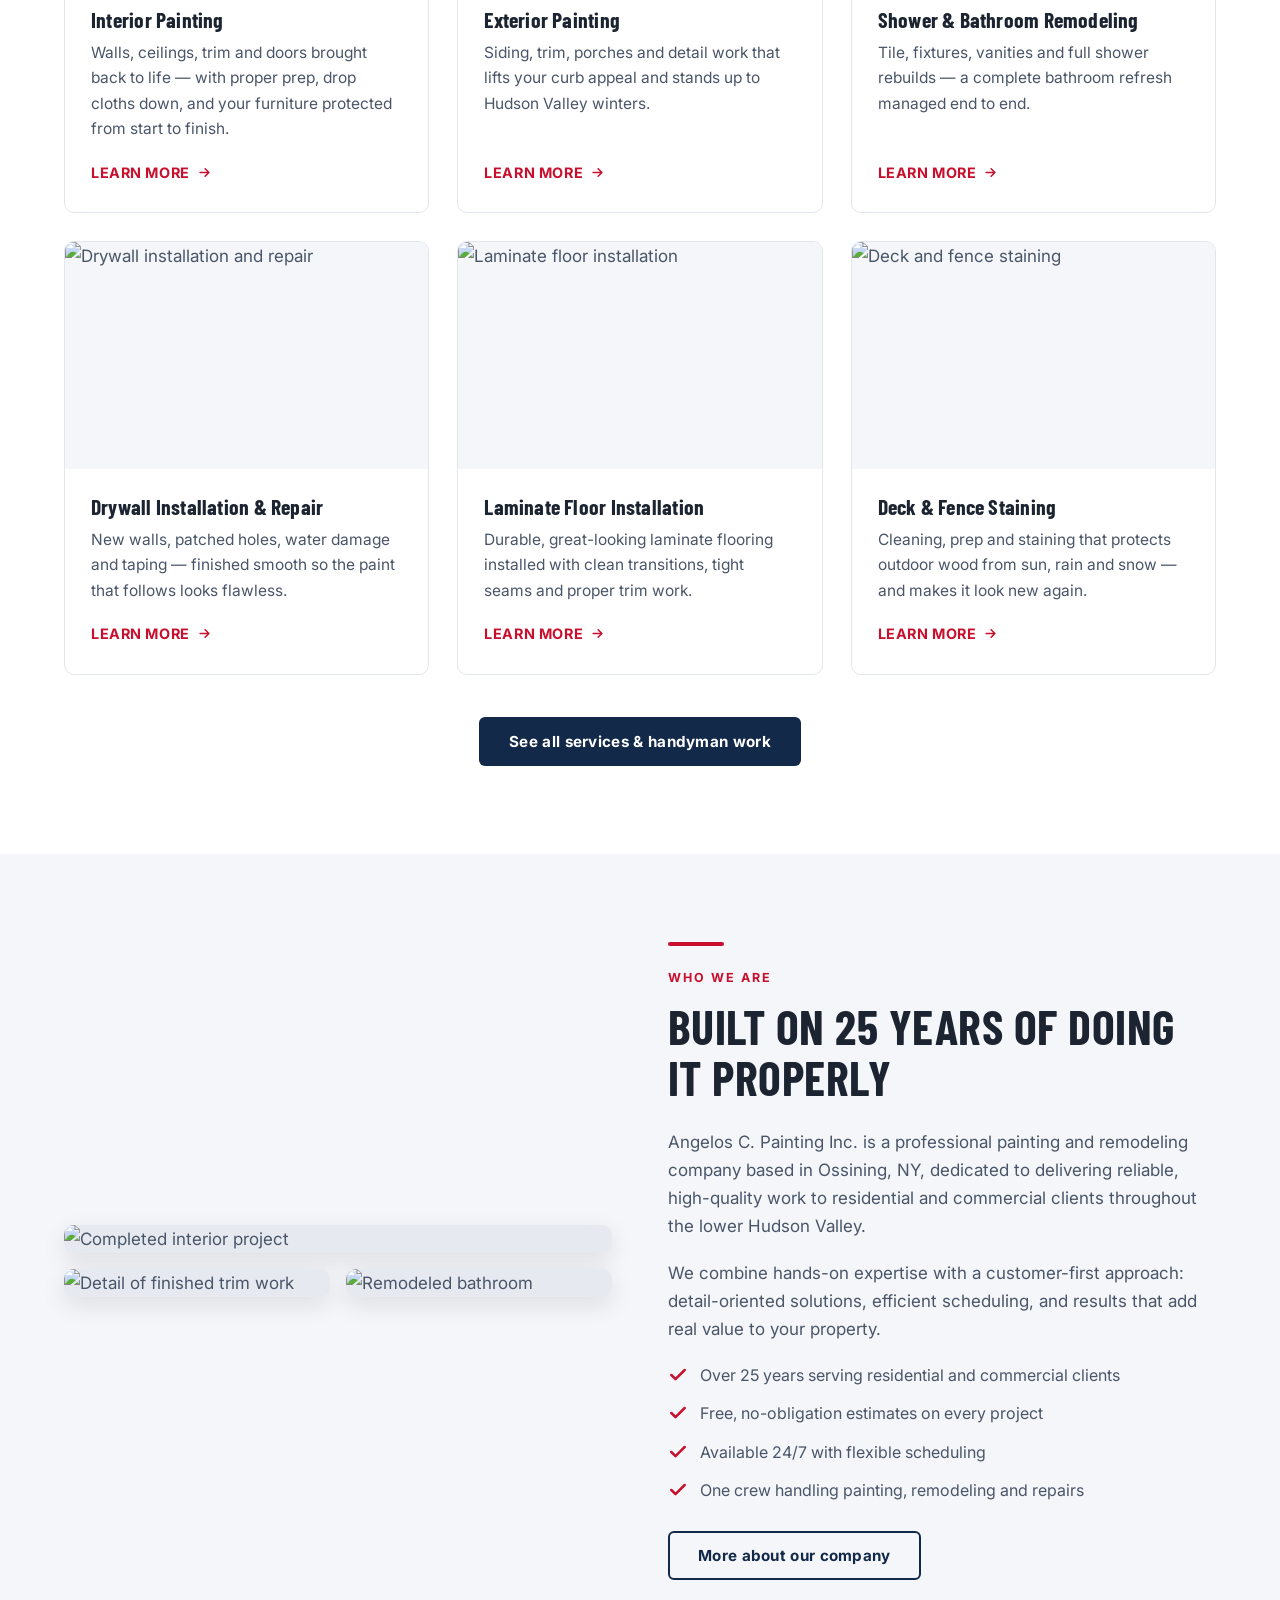
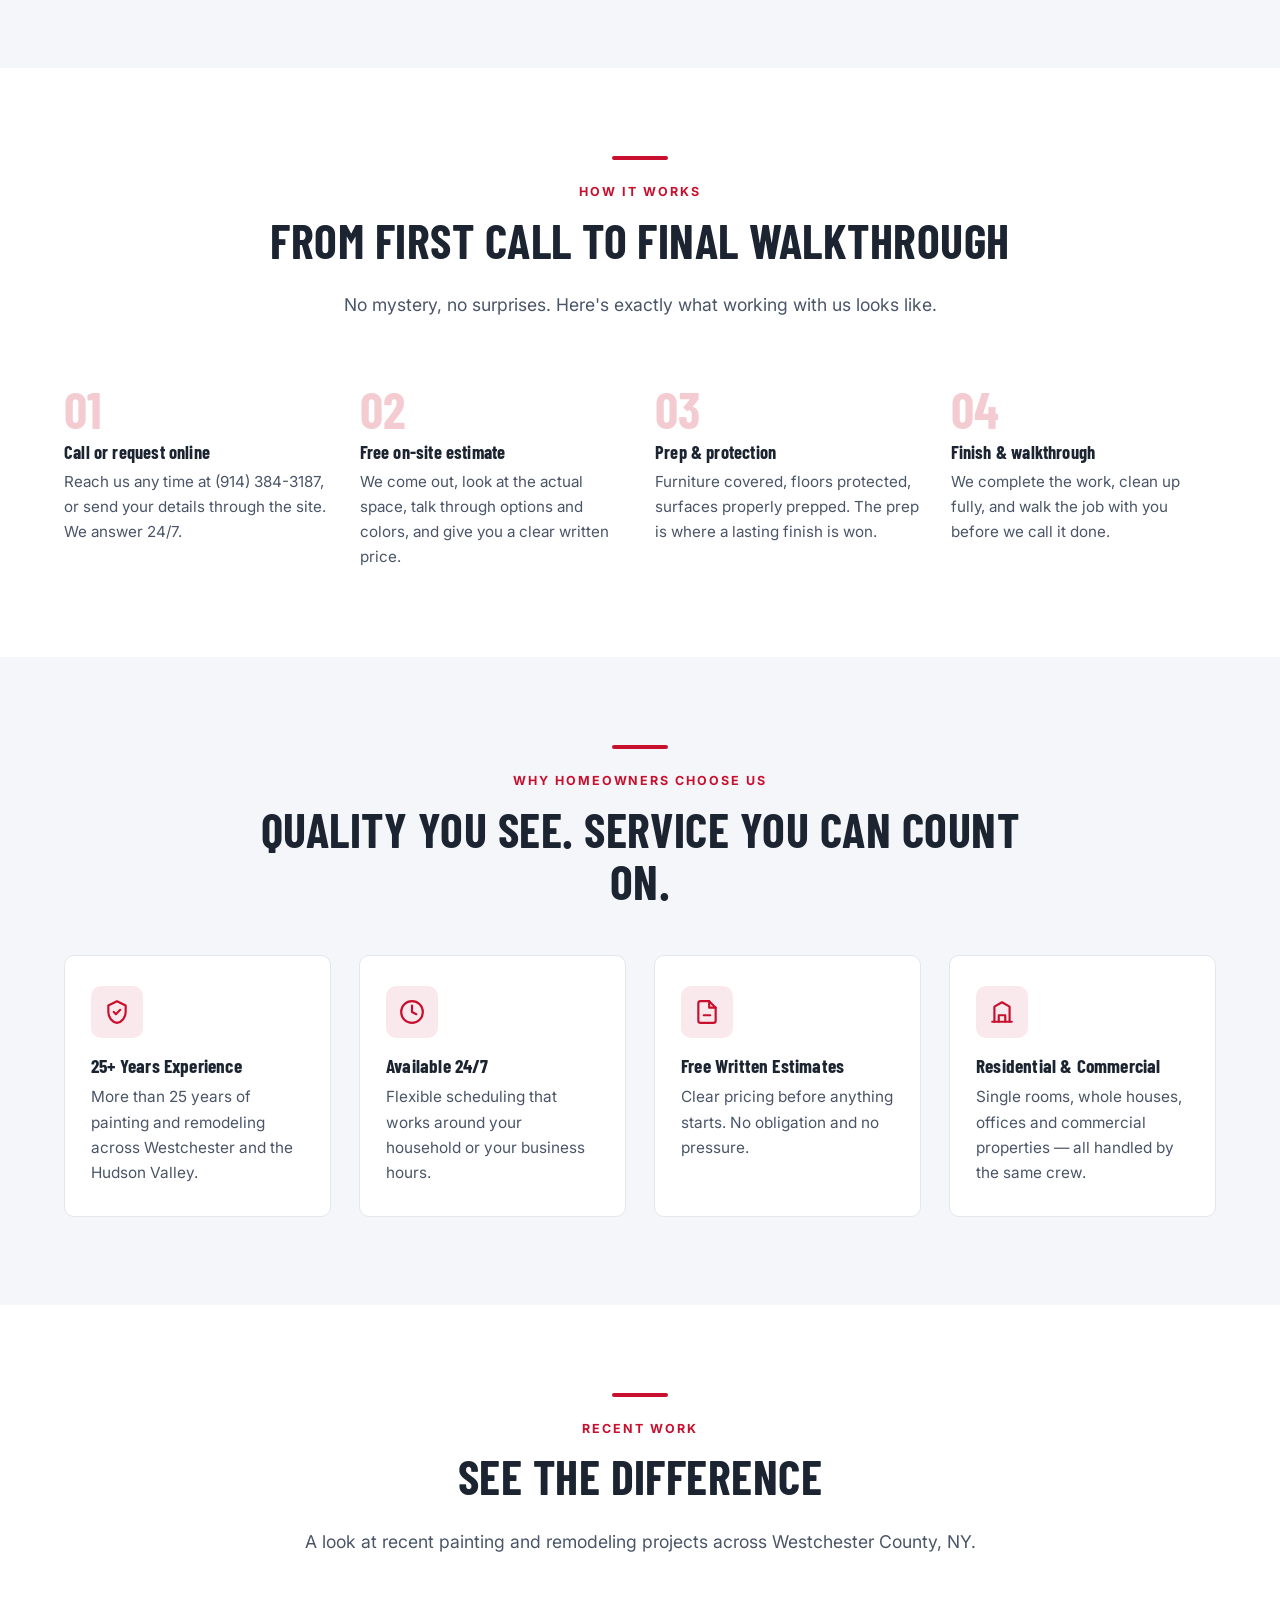
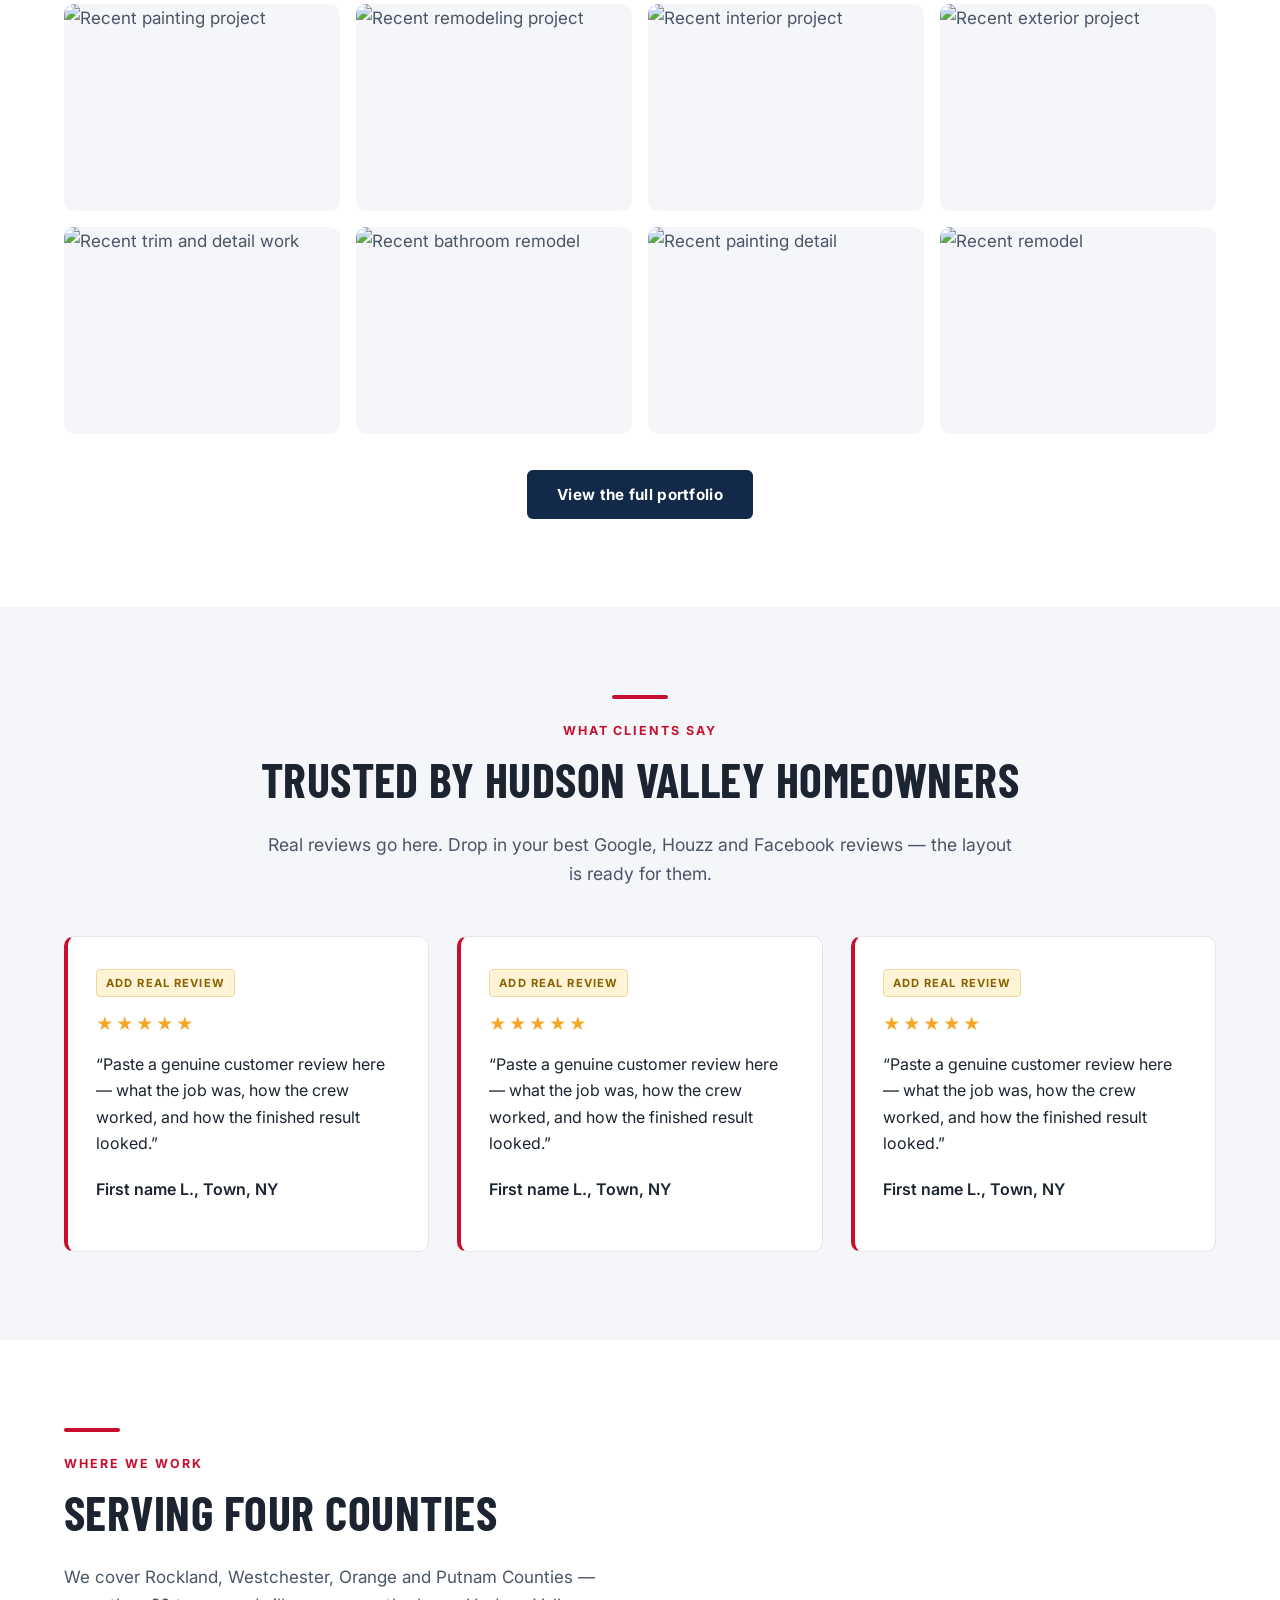
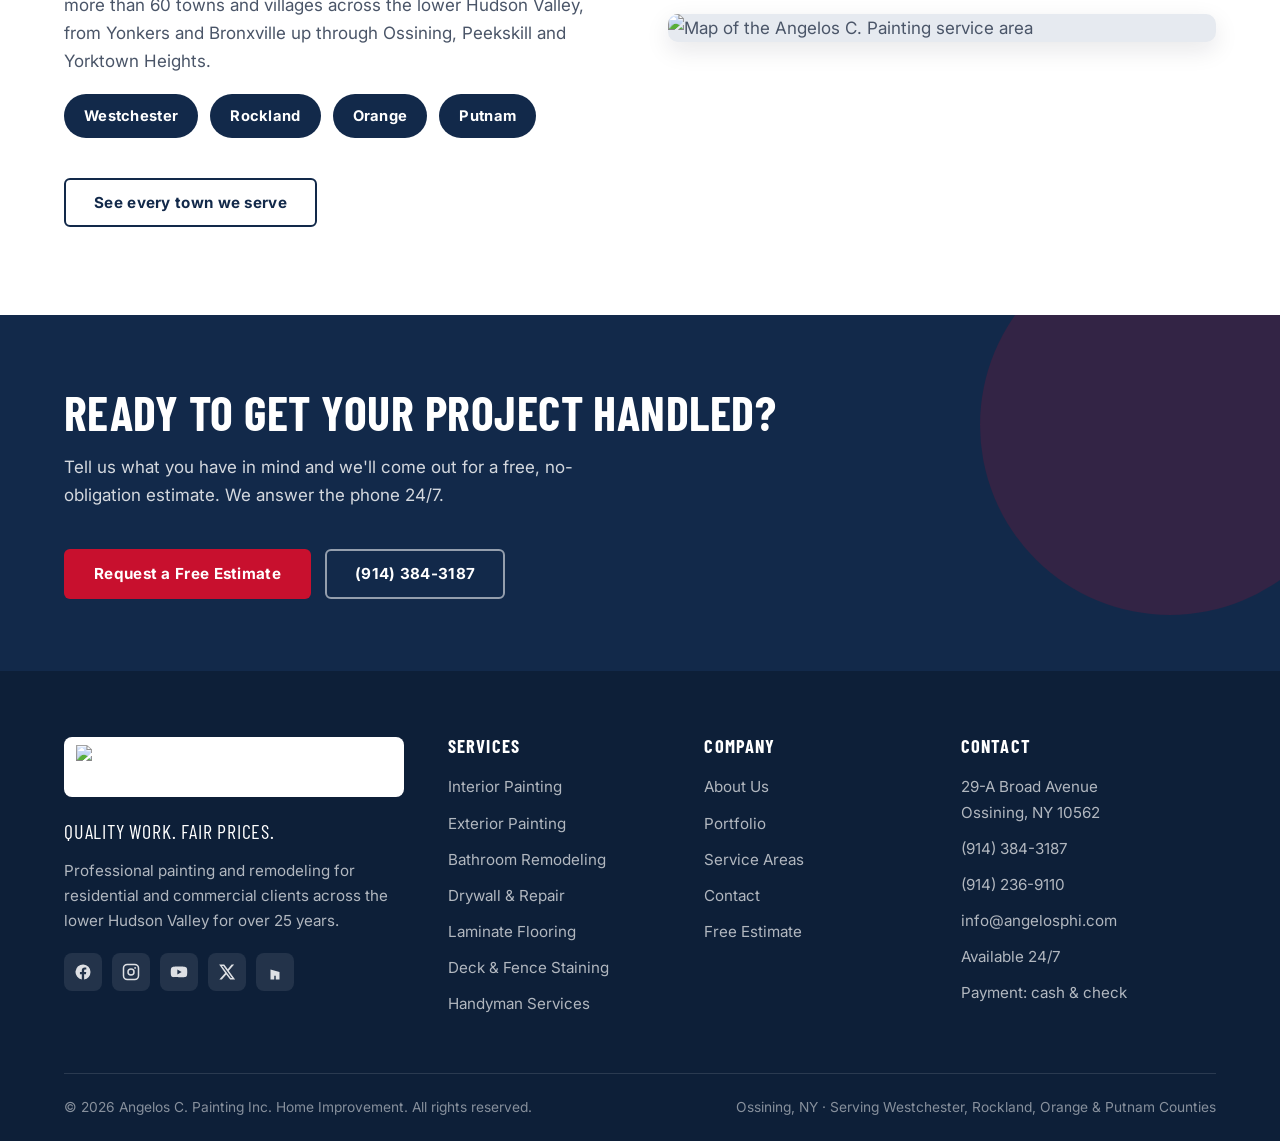
==== commit 53284332: "Add files via upload" ====
--- a/index.html
+++ b/index.html
@@ -63,18 +63,85 @@
 </div>
 
 <!-- ============================================================= HEADER -->
+<!-- Do not hand-edit between the markers: `python3 build.py` regenerates it. -->
+<!-- HEADER:START -->
 <header class="site-header">
   <div class="wrap">
     <a class="brand" href="index.html">
       <img src="https://assets.cdn.filesafe.space/9COp2d5jFrBGXiysHCUm/media/69dd23744753e162ccd8365d.png" alt="Angelos C. Painting Inc. Home Improvement">
     </a>
     <nav class="nav" id="primary-nav" aria-label="Primary">
-      <a href="index.html">Home</a>
-      <a href="about.html">About</a>
-      <a href="services.html">Services</a>
-      <a href="gallery.html">Portfolio</a>
-      <a href="areas.html">Service Areas</a>
-      <a href="contact.html">Contact</a>
+      <a class="nav__link" href="index.html">Home</a>
+      <a class="nav__link" href="about.html">About</a>
+
+      <div class="nav__item">
+        <a class="nav__link" href="services.html">Services</a>
+        <button class="dd-toggle" type="button" aria-expanded="false" aria-label="Show services menu"><svg viewBox="0 0 24 24" fill="none" stroke="currentColor" stroke-width="3" stroke-linecap="round" stroke-linejoin="round" aria-hidden="true"><path d="m6 9 6 6 6-6"/></svg></button>
+        <div class="dd">
+          <div class="dd__inner">
+            <div class="dd__col">
+              <h5>What we do</h5>
+              <ul class="dd__list">
+            <li><a href="services.html#interior">Interior Painting</a></li>
+            <li><a href="services.html#exterior">Exterior Painting</a></li>
+            <li><a href="services.html#bathroom">Shower &amp; Bathroom Remodeling</a></li>
+            <li><a href="services.html#drywall">Drywall Installation &amp; Repair</a></li>
+            <li><a href="services.html#flooring">Laminate Floor Installation</a></li>
+            <li><a href="services.html#deck">Deck &amp; Fence Staining</a></li>
+            <li><a href="services.html#handyman">Additional Handyman Services</a></li>
+              </ul>
+            </div>
+            <div class="dd__foot">
+              <a class="dd__all" href="services.html">All services &rarr;</a>
+            </div>
+          </div>
+        </div>
+      </div>
+
+      <a class="nav__link" href="gallery.html">Portfolio</a>
+
+      <div class="nav__item">
+        <a class="nav__link" href="areas.html">Areas</a>
+        <button class="dd-toggle" type="button" aria-expanded="false" aria-label="Show service areas menu"><svg viewBox="0 0 24 24" fill="none" stroke="currentColor" stroke-width="3" stroke-linecap="round" stroke-linejoin="round" aria-hidden="true"><path d="m6 9 6 6 6-6"/></svg></button>
+        <div class="dd dd--wide">
+          <div class="dd__inner">
+            <div class="dd__col">
+              <h5>Counties</h5>
+              <ul class="dd__list">
+            <li><a href="areas.html#counties">Westchester County</a></li>
+            <li><a href="areas.html#counties">Rockland County</a></li>
+            <li><a href="areas.html#counties">Orange County</a></li>
+            <li><a href="areas.html#counties">Putnam County</a></li>
+              </ul>
+            </div>
+            <div class="dd__col">
+              <h5>Popular towns</h5>
+              <ul class="dd__list">
+            <li><a href="areas.html#ossining">Ossining, NY</a></li>
+            <li><a href="areas.html#white-plains">White Plains, NY</a></li>
+            <li><a href="areas.html#yonkers">Yonkers, NY</a></li>
+            <li><a href="areas.html#scarsdale">Scarsdale, NY</a></li>
+            <li><a href="areas.html#tarrytown">Tarrytown, NY</a></li>
+              </ul>
+            </div>
+            <div class="dd__col">
+              <h5 class="dd__spacer">&nbsp;</h5>
+              <ul class="dd__list">
+            <li><a href="areas.html#chappaqua">Chappaqua, NY</a></li>
+            <li><a href="areas.html#briarcliff-manor">Briarcliff Manor, NY</a></li>
+            <li><a href="areas.html#croton-on-hudson">Croton on Hudson, NY</a></li>
+            <li><a href="areas.html#peekskill">Peekskill, NY</a></li>
+            <li><a href="areas.html#mount-kisco">Mount Kisco, NY</a></li>
+              </ul>
+            </div>
+            <div class="dd__foot">
+              <a class="dd__all" href="areas.html">All service areas &rarr;</a>
+            </div>
+          </div>
+        </div>
+      </div>
+
+      <a class="nav__link" href="contact.html">Contact</a>
       <a class="btn btn--primary" href="contact.html">Free Estimate</a>
     </nav>
     <div class="header-cta">
@@ -89,6 +156,7 @@
     </div>
   </div>
 </header>
+<!-- HEADER:END -->
 
 <!-- =============================================================== HERO -->
 <section class="hero">
--- a/assets/css/styles.css
+++ b/assets/css/styles.css
@@ -146,20 +146,113 @@
 .brand img { height: 54px; width: auto; }
 .brand__text { display: none; }
 
-.nav { display: flex; align-items: center; gap: 4px; }
-.nav a {
+.nav { display: flex; align-items: center; gap: 2px; }
+
+/* top-level items ------------------------------------------------------- */
+.nav__link {
+  display: inline-flex;
+  align-items: center;
+  gap: 5px;
   padding: 10px 11px;
   font-weight: 600;
   font-size: .92rem;
   color: var(--ink);
   border-radius: 6px;
-}
-.nav a:hover { color: var(--red); background: var(--surface); }
-.nav a.is-active { color: var(--red); }
-.nav > a { white-space: nowrap; }
+  white-space: nowrap;
+}
+.nav__link:hover { color: var(--red); background: var(--surface); }
+.nav__link.is-active { color: var(--red); }
 /* the nav carries its own CTA for the mobile drawer; the header bar already
    shows one on desktop, so hide the duplicate above the breakpoint */
 .nav > .btn { display: none; }
+
+/* dropdown -------------------------------------------------------------- */
+.nav__item { position: relative; display: flex; align-items: center; }
+
+.dd-toggle {
+  display: inline-flex;
+  align-items: center;
+  justify-content: center;
+  background: none;
+  border: 0;
+  padding: 10px 6px 10px 0;
+  margin-left: -8px;
+  color: var(--muted);
+  cursor: pointer;
+  border-radius: 6px;
+}
+.dd-toggle svg { width: 13px; height: 13px; transition: transform .2s ease; }
+.dd-toggle:hover { color: var(--red); }
+.nav__item:hover .dd-toggle svg,
+.nav__item:focus-within .dd-toggle svg { transform: rotate(180deg); }
+.nav__item:hover .nav__link,
+.nav__item:focus-within .nav__link { color: var(--red); }
+
+.dd {
+  position: absolute;
+  top: 100%;
+  left: -10px;
+  z-index: 70;
+  min-width: 260px;
+  padding-top: 12px;
+  opacity: 0;
+  visibility: hidden;
+  transform: translateY(6px);
+  transition: opacity .18s ease, transform .18s ease, visibility .18s;
+}
+.nav__item:hover > .dd,
+.nav__item:focus-within > .dd { opacity: 1; visibility: visible; transform: translateY(0); }
+
+.dd__inner {
+  background: #fff;
+  border: 1px solid var(--line);
+  border-radius: var(--radius);
+  box-shadow: var(--shadow-lg);
+  padding: 14px;
+  display: grid;
+  gap: 20px;
+}
+.dd--wide .dd__inner { grid-template-columns: repeat(3, minmax(140px, 1fr)); min-width: 540px; }
+.dd--wide { min-width: 570px; left: auto; right: -10px; }
+
+/* the "see everything" link spans the full panel width */
+.dd__foot { grid-column: 1 / -1; }
+
+.dd__col h5 {
+  margin: 0 0 8px;
+  padding: 0 10px;
+  font-family: var(--font-body);
+  font-size: .68rem;
+  font-weight: 700;
+  letter-spacing: .14em;
+  text-transform: uppercase;
+  color: var(--muted);
+}
+/* keeps the 2nd towns column aligned with the 1st without repeating its label */
+.dd__spacer { visibility: hidden; }
+.dd__list { list-style: none; margin: 0; padding: 0; }
+.dd__list li { margin: 0; }
+.dd__list a {
+  display: block;
+  padding: 9px 10px;
+  border-radius: 6px;
+  font-size: .93rem;
+  font-weight: 500;
+  color: var(--ink);
+  white-space: nowrap;
+}
+.dd__list a:hover { background: var(--surface); color: var(--red); }
+.dd__all {
+  display: block;
+  padding: 12px 10px 4px;
+  border-top: 1px solid var(--line);
+  font-size: .8rem;
+  font-weight: 700;
+  letter-spacing: .06em;
+  text-transform: uppercase;
+  color: var(--red);
+}
+.dd__all:hover { color: var(--red-600); }
 
 .header-cta { display: flex; align-items: center; gap: 14px; }
 .header-phone { display: flex; flex-direction: column; line-height: 1.2; }
@@ -466,6 +559,16 @@
 /* ------------------------------------------------------------ call bar -- */
 .callbar { display: none; }
 
+/* anchor targets must clear the sticky header when jumped to from the nav
+   dropdowns (services.html#interior, areas.html#ossining, ...) */
+section[id], .area-cols li[id], #counties { scroll-margin-top: 108px; }
+@media (max-width: 900px) { section[id], .area-cols li[id], #counties { scroll-margin-top: 92px; } }
+
+/* a town jumped to from the Areas dropdown gets a brief highlight so it is
+   obvious which of the 59 rows was targeted */
+.area-cols li[id]:target { background: #fff4d6; border-radius: 6px; }
+.area-cols li[id]:target::before { background: var(--navy); }
+
 /* ---------------------------------------------------------- responsive -- */
 @media (max-width: 1024px) {
   .footer-grid { grid-template-columns: 1fr 1fr; gap: 36px; }
@@ -484,8 +587,8 @@
   .nav-toggle { display: block; order: 3; }
   .header-cta .btn { display: none; }
   .nav {
-    position: fixed;
-    top: calc(var(--header-h)); left: 0; right: 0;
+    position: absolute;
+    top: 100%; left: 0; right: 0;
     background: #fff;
     flex-direction: column;
     align-items: stretch;
@@ -497,9 +600,60 @@
     transition: max-height .3s ease, padding .3s ease;
     padding-top: 0; padding-bottom: 0;
   }
-  .nav.is-open { max-height: 460px; padding-top: 12px; padding-bottom: 24px; }
-  .nav a { padding: 13px 8px; border-bottom: 1px solid var(--line); border-radius: 0; }
-  .nav > .btn { display: inline-flex; margin-top: 14px; justify-content: center; border-bottom: 0; }
+  .nav.is-open {
+    max-height: calc(100vh - var(--header-h) - 40px);
+    overflow-y: auto;
+    padding-top: 12px;
+    padding-bottom: 24px;
+  }
+  .nav__link { padding: 14px 8px; border-radius: 0; flex: 1; }
+  .nav > .nav__link { border-bottom: 1px solid var(--line); }
+  .nav > .btn { display: inline-flex; margin-top: 14px; justify-content: center; }
+
+  /* dropdowns become tap-to-expand accordions inside the drawer */
+  .nav__item { display: flex; flex-wrap: wrap; border-bottom: 1px solid var(--line); }
+  .dd-toggle {
+    margin-left: 0;
+    padding: 14px 10px;
+    color: var(--navy);
+  }
+  .dd-toggle svg { width: 17px; height: 17px; }
+  .nav__item:hover .dd-toggle svg,
+  .nav__item:focus-within .dd-toggle svg { transform: none; }
+  .nav__item.is-open .dd-toggle svg { transform: rotate(180deg); }
+  .nav__item:hover .nav__link,
+  .nav__item:focus-within .nav__link { color: var(--ink); }
+
+  .dd {
+    position: static;
+    width: 100%;
+    min-width: 0;
+    left: auto;
+    padding-top: 0;
+    opacity: 1;
+    transform: none;
+    visibility: visible;
+    display: none;
+  }
+  .dd--wide { min-width: 0; left: auto; }
+  .nav__item:hover > .dd, .nav__item:focus-within > .dd { display: none; }
+  .nav__item.is-open > .dd { display: block; }
+  .dd__inner {
+    border: 0;
+    box-shadow: none;
+    border-radius: 0;
+    padding: 4px 0 12px 12px;
+    background: var(--surface);
+    grid-template-columns: 1fr;
+    gap: 12px;
+    min-width: 0;
+  }
+  .dd--wide .dd__inner { grid-template-columns: 1fr; min-width: 0; }
+  .dd--wide { right: auto; }
+  .dd__spacer { display: none; }
+  .dd__foot { padding-left: 0; }
+  .dd__list a { white-space: normal; padding: 10px; }
+
   .header-phone { display: none; }
   .brand img { height: 46px; }
 }
@@ -511,7 +665,10 @@
   .field-row { grid-template-columns: 1fr; }
   .footer-grid { grid-template-columns: 1fr; padding: 48px 0 36px; }
   .cta-band__inner { flex-direction: column; align-items: flex-start; }
+  .topbar .wrap { flex-wrap: nowrap; justify-content: center; }
   .topbar__items { gap: 14px; font-size: .78rem; }
+  .topbar__items:first-child .topbar__item:first-child { display: none; }
+  .topbar__items a:last-child { display: none; }
   .ba__pair { grid-template-columns: 1fr 1fr; }
   .area-cols { columns: 2 140px; }
   .form-card { padding: 24px; }
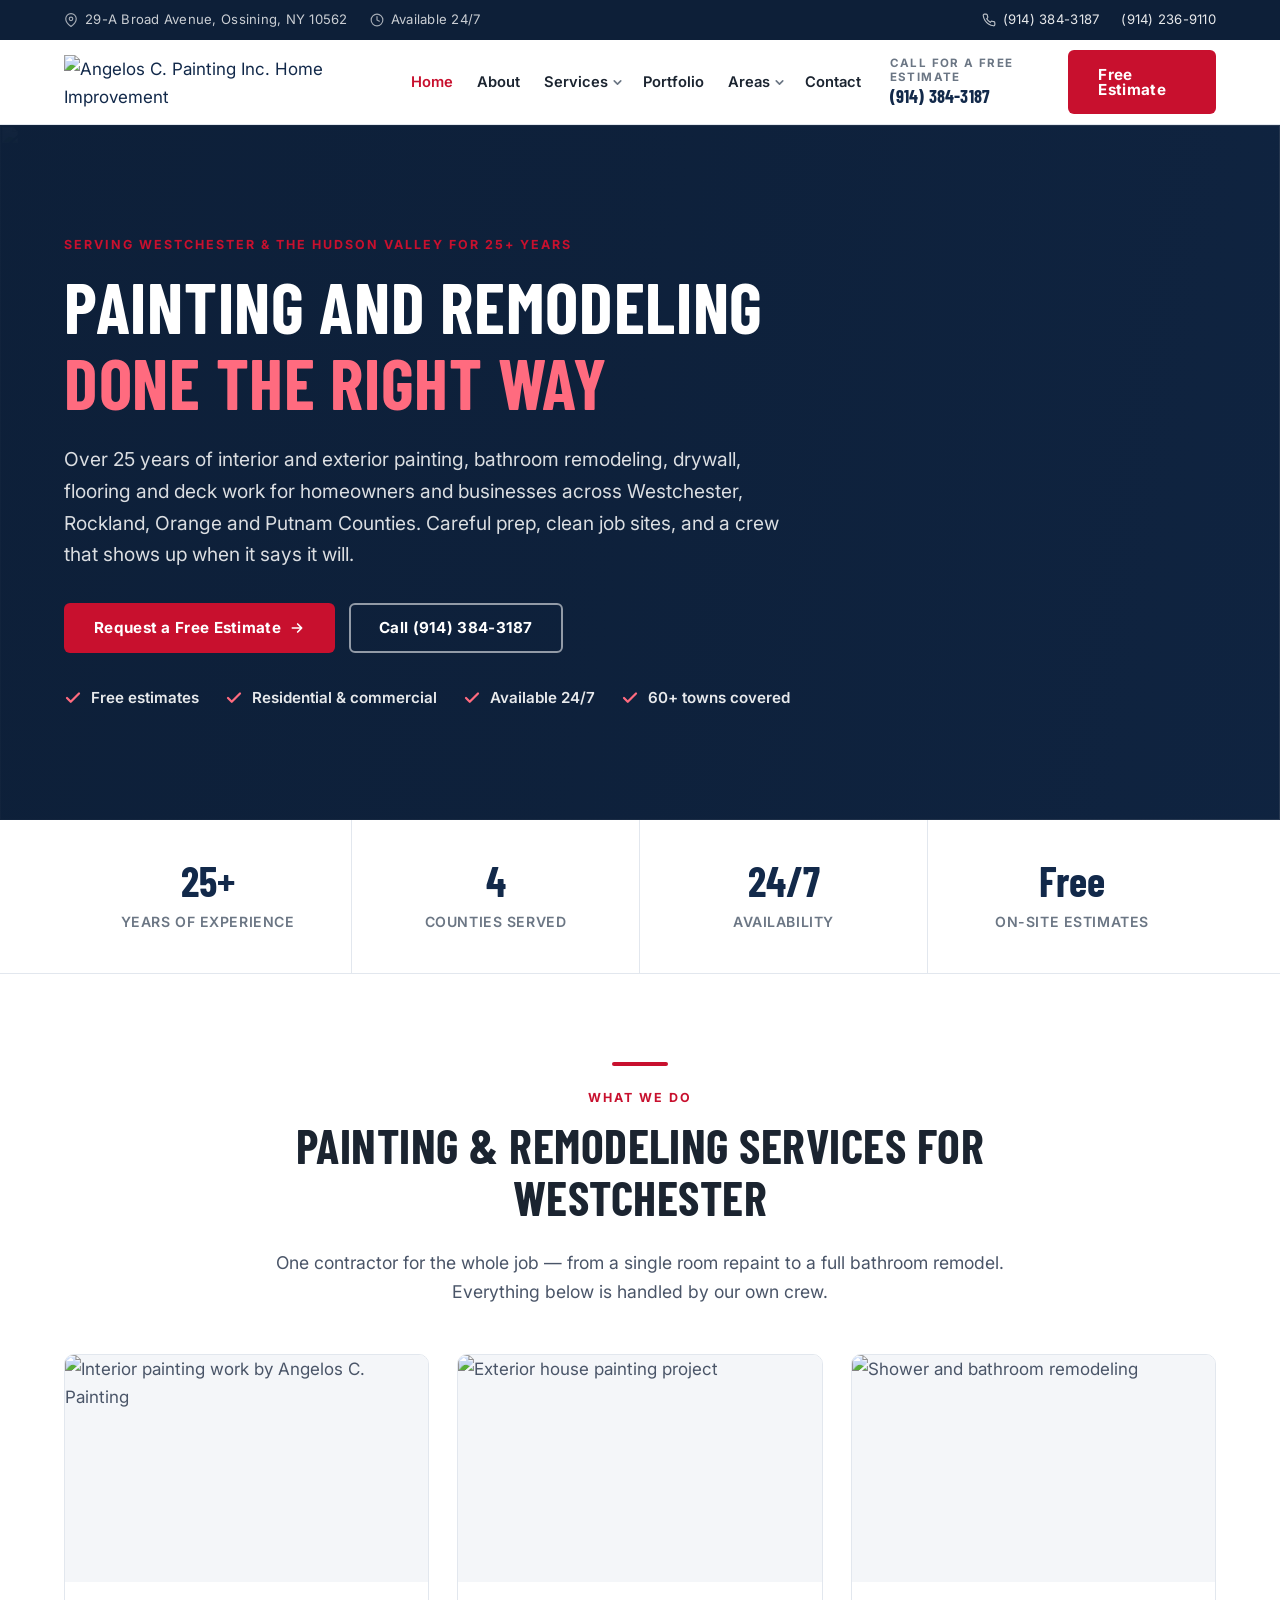
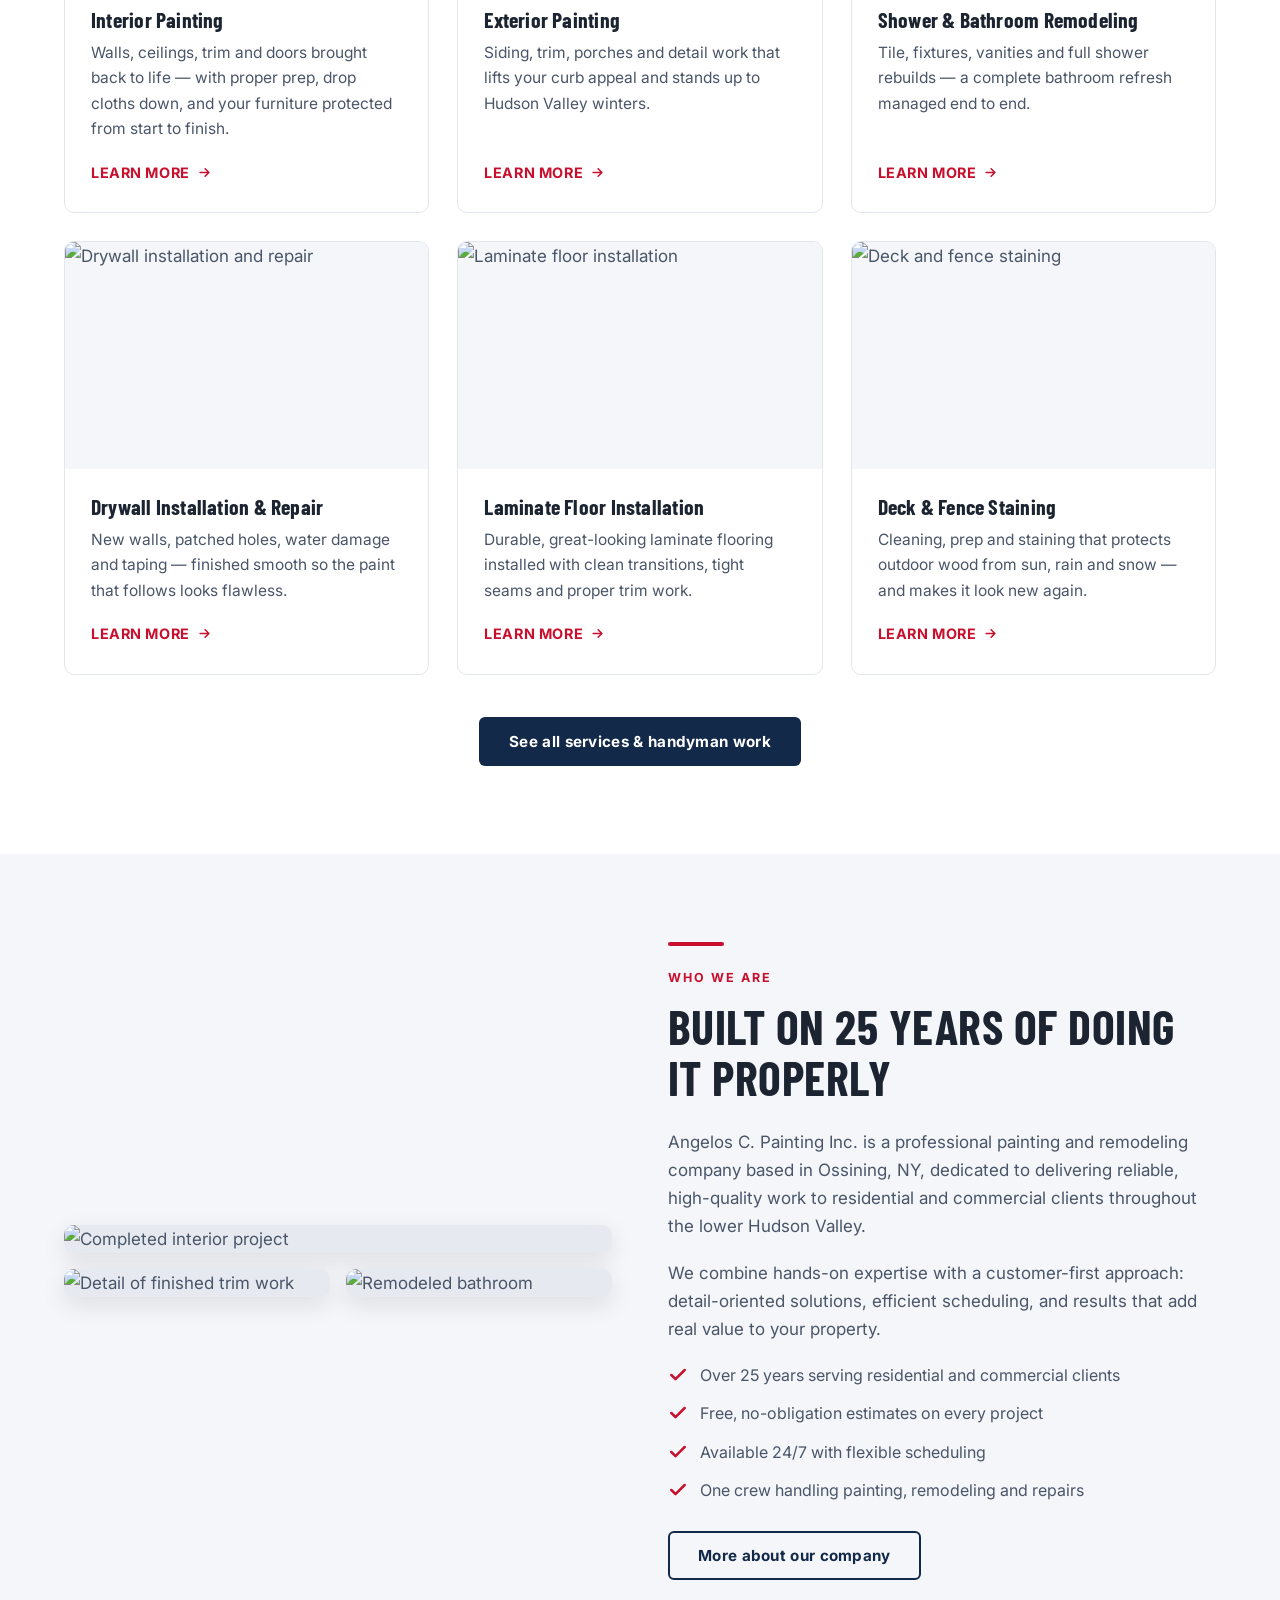
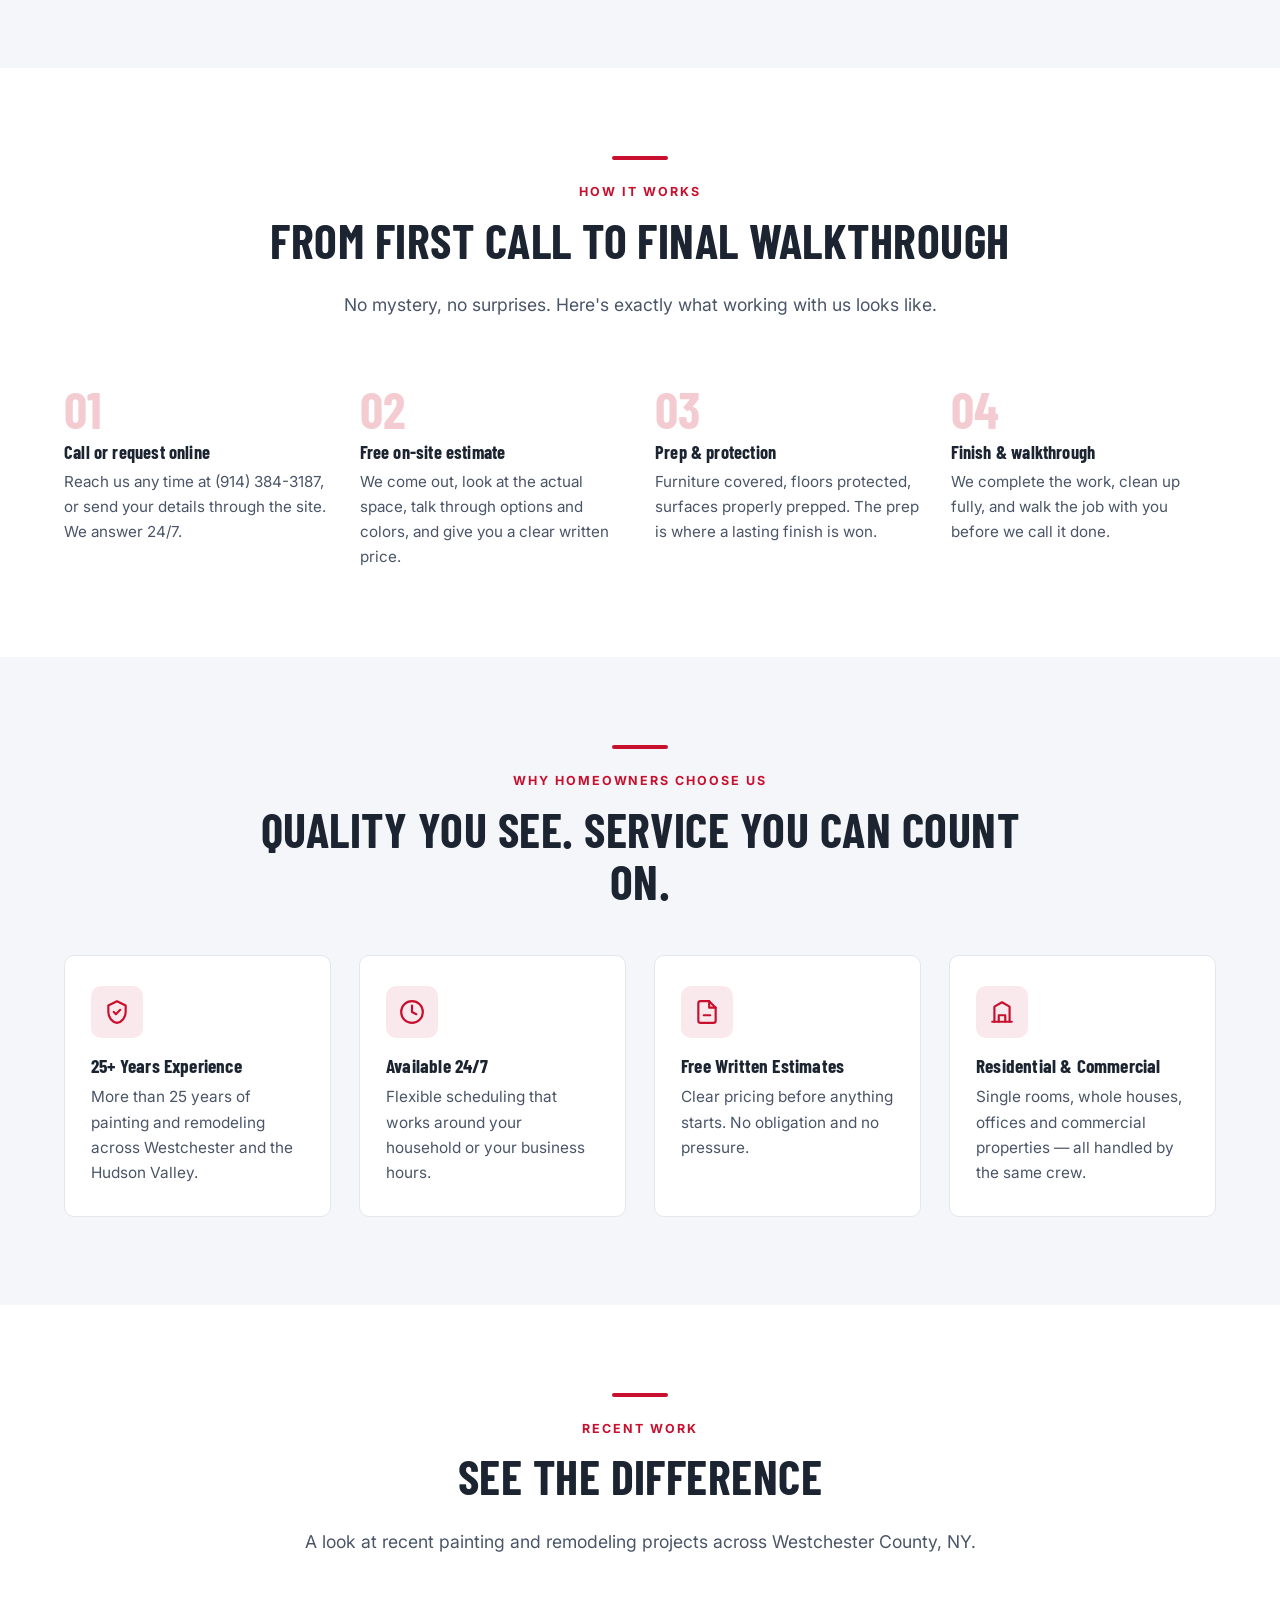
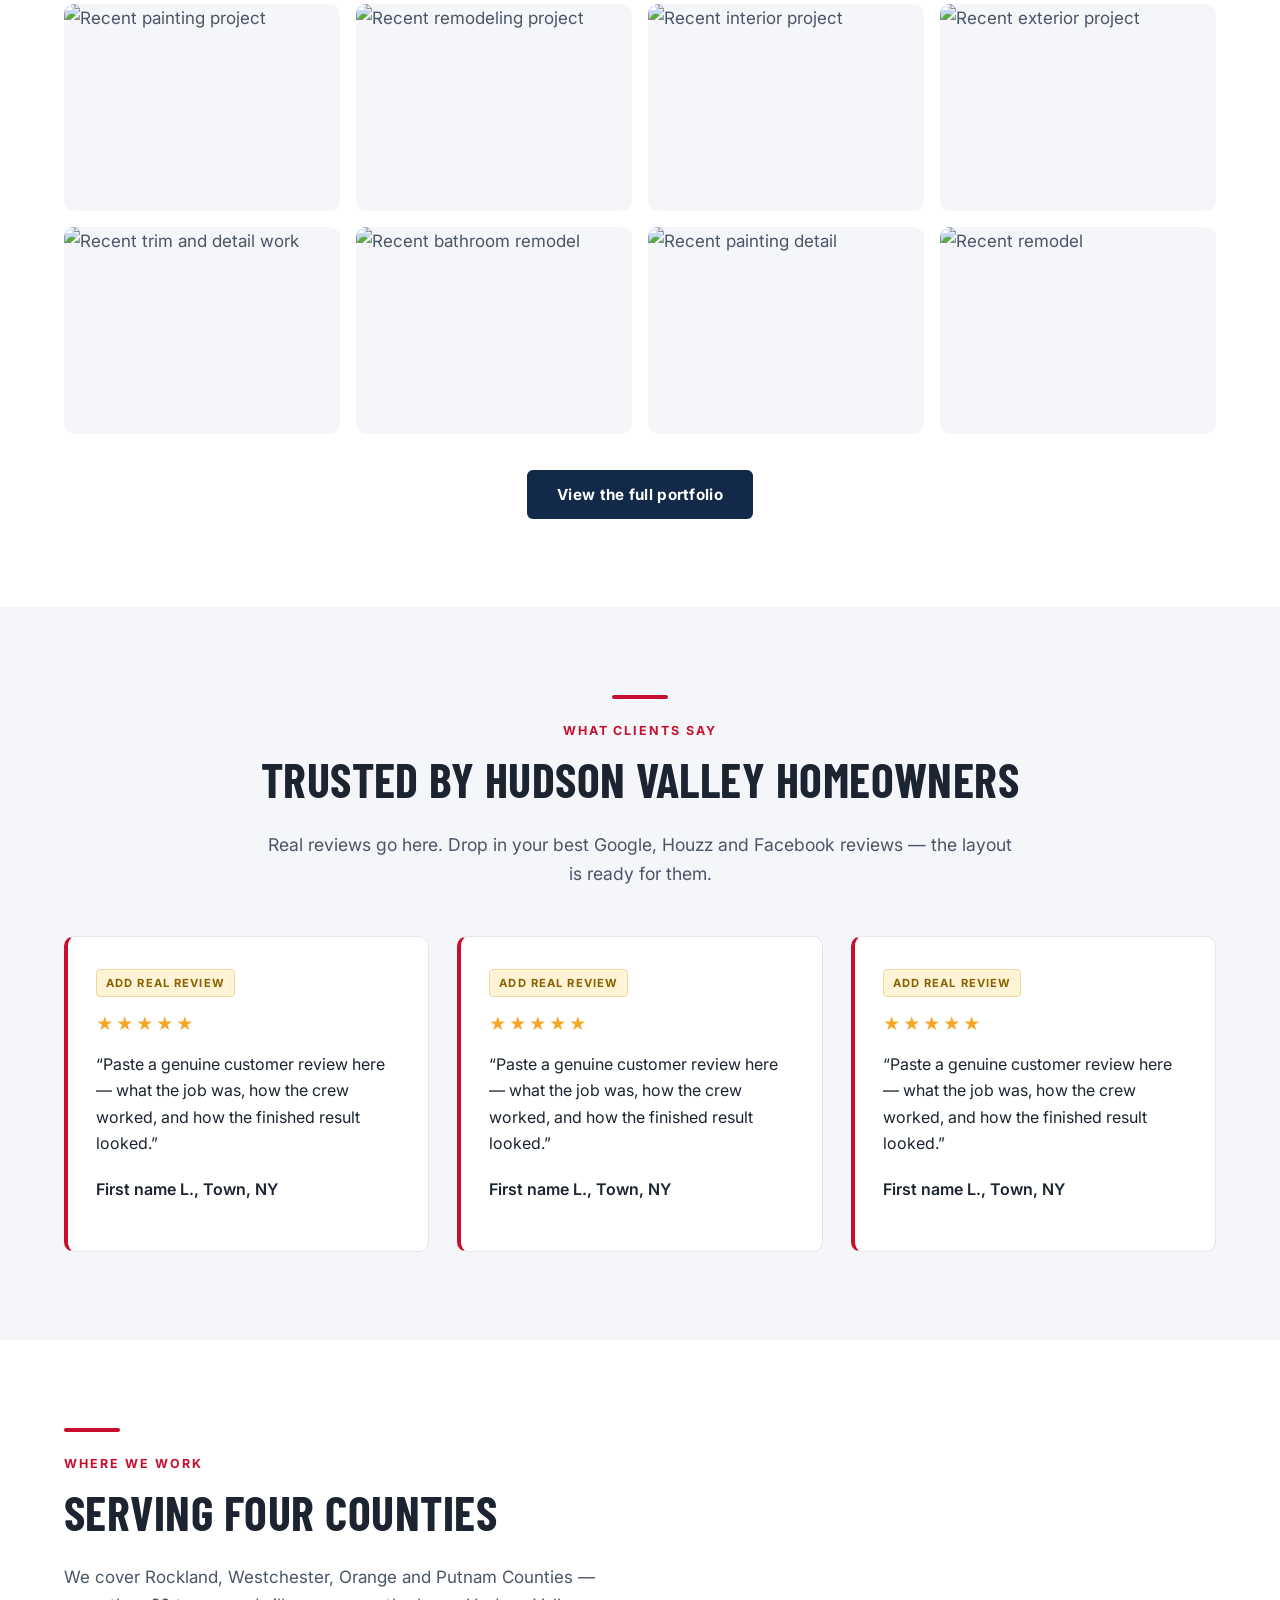
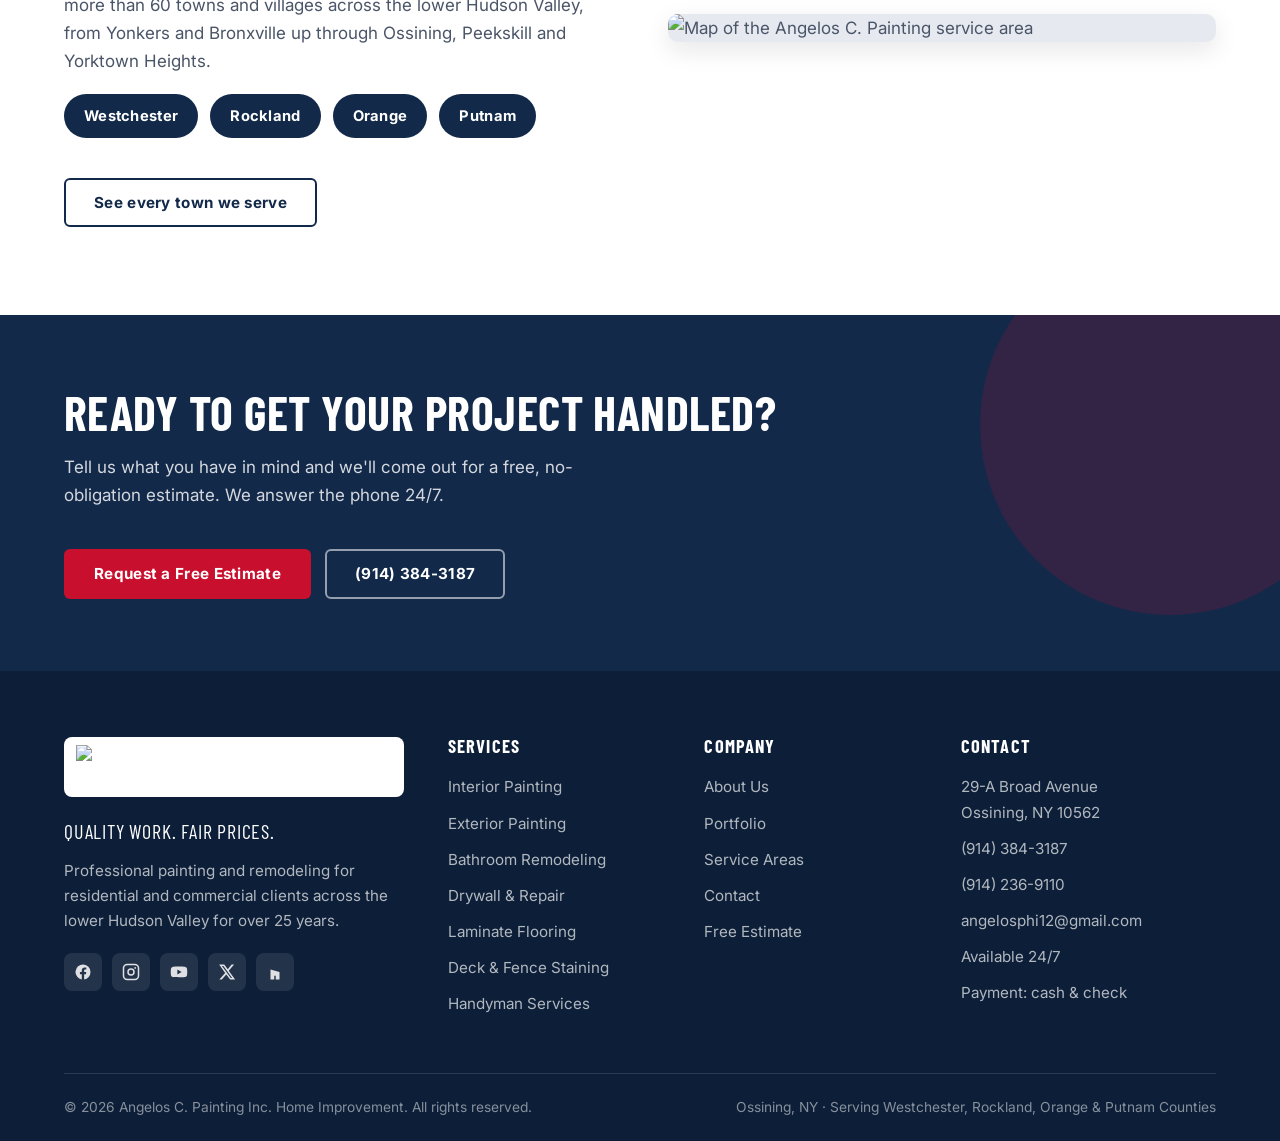
==== commit e99826d9: "Add files via upload" ====
--- a/index.html
+++ b/index.html
@@ -5,7 +5,7 @@
 <meta name="viewport" content="width=device-width, initial-scale=1">
 <title>Angelos C. Painting Inc. | Painting &amp; Remodeling in Ossining, NY</title>
 <meta name="description" content="Angelos C. Painting Inc. — 25+ years of interior and exterior painting, bathroom remodeling, drywall, flooring and deck staining for homes and businesses across Westchester, Rockland, Orange and Putnam Counties. Free estimates. Available 24/7.">
-<link rel="canonical" href="https://angelosphi.com/">
+<link rel="canonical" href="https://www.angelospropainting.com/">
 <meta property="og:title" content="Angelos C. Painting Inc. | Painting &amp; Remodeling in Ossining, NY">
 <meta property="og:description" content="Over 25 years of painting and remodeling for residential and commercial clients across Westchester and the Hudson Valley. Free estimates, available 24/7.">
 <meta property="og:type" content="website">
@@ -21,7 +21,7 @@
   "@type": "HomeAndConstructionBusiness",
   "name": "Angelos C. Painting Inc.",
   "alternateName": "Angelos C. Painting Inc. Home Improvement",
-  "url": "https://angelosphi.com/",
+  "url": "https://www.angelospropainting.com/",
   "telephone": "+1-914-384-3187",
   "address": {
     "@type": "PostalAddress",
@@ -222,7 +222,7 @@
 
       <article class="card">
         <div class="card__media">
-          <img src="https://assets.cdn.filesafe.space/9COp2d5jFrBGXiysHCUm/media/69dd1829caf24b80a0e6d243.png" alt="Interior painting work by Angelos C. Painting" loading="lazy">
+          <img src="images/services/interior.jpg" alt="Interior painting work by Angelos C. Painting" loading="lazy">
         </div>
         <div class="card__body">
           <h3>Interior Painting</h3>
@@ -235,7 +235,7 @@
 
       <article class="card">
         <div class="card__media">
-          <img src="https://assets.cdn.filesafe.space/9COp2d5jFrBGXiysHCUm/media/69dd2e4802cd38b17c3a3b0c.webp" alt="Exterior house painting project" loading="lazy">
+          <img src="images/services/exterior.jpg" alt="Exterior house painting project" loading="lazy">
         </div>
         <div class="card__body">
           <h3>Exterior Painting</h3>
@@ -248,7 +248,7 @@
 
       <article class="card">
         <div class="card__media">
-          <img src="https://assets.cdn.filesafe.space/9COp2d5jFrBGXiysHCUm/media/69dd17f3ef1dbfe76e00d2ee.png" alt="Shower and bathroom remodeling" loading="lazy">
+          <img src="images/services/bathroom.jpg" alt="Shower and bathroom remodeling" loading="lazy">
         </div>
         <div class="card__body">
           <h3>Shower &amp; Bathroom Remodeling</h3>
@@ -261,7 +261,7 @@
 
       <article class="card">
         <div class="card__media">
-          <img src="https://assets.cdn.filesafe.space/9COp2d5jFrBGXiysHCUm/media/69dd1850376904eac21a330a.png" alt="Drywall installation and repair" loading="lazy">
+          <img src="images/services/drywall.jpg" alt="Drywall installation and repair" loading="lazy">
         </div>
         <div class="card__body">
           <h3>Drywall Installation &amp; Repair</h3>
@@ -274,7 +274,7 @@
 
       <article class="card">
         <div class="card__media">
-          <img src="https://assets.cdn.filesafe.space/9COp2d5jFrBGXiysHCUm/media/69dd2e49caf24b80a0eceb03.webp" alt="Laminate floor installation" loading="lazy">
+          <img src="images/services/flooring.jpg" alt="Laminate floor installation" loading="lazy">
         </div>
         <div class="card__body">
           <h3>Laminate Floor Installation</h3>
@@ -287,7 +287,7 @@
 
       <article class="card">
         <div class="card__media">
-          <img src="https://assets.cdn.filesafe.space/9COp2d5jFrBGXiysHCUm/media/69dd2e48caf24b80a0eceaf3.webp" alt="Deck and fence staining" loading="lazy">
+          <img src="images/services/deck.jpg" alt="Deck and fence staining" loading="lazy">
         </div>
         <div class="card__body">
           <h3>Deck &amp; Fence Staining</h3>
@@ -553,7 +553,7 @@
           <li>29-A Broad Avenue<br>Ossining, NY 10562</li>
           <li><a href="tel:+19143843187">(914) 384-3187</a></li>
           <li><a href="tel:+19142369110">(914) 236-9110</a></li>
-          <li><a href="mailto:info@angelosphi.com">info@angelosphi.com</a></li>
+          <li><a href="mailto:angelosphi12@gmail.com">angelosphi12@gmail.com</a></li>
           <li>Available 24/7</li>
           <li>Payment: cash &amp; check</li>
         </ul>
--- a/assets/css/styles.css
+++ b/assets/css/styles.css
@@ -568,6 +568,64 @@
    obvious which of the 59 rows was targeted */
 .area-cols li[id]:target { background: #fff4d6; border-radius: 6px; }
 .area-cols li[id]:target::before { background: var(--navy); }
+
+/* ---------------------------------------------------------- our-work -- */
+/* icons inside buttons need an explicit size or they render huge */
+.btn svg { width: 16px; height: 16px; flex: none; }
+
+.work-count { text-align: center; color: var(--muted); font-size: .9rem; font-weight: 600; letter-spacing: .04em; margin: 0 0 26px; }
+
+/* masonry via CSS columns: the photos mix portrait and landscape, so a fixed
+   aspect ratio would crop them badly */
+.work-grid { columns: 3 260px; column-gap: 16px; }
+.work-item {
+  display: block; position: relative; overflow: hidden;
+  margin: 0 0 16px; break-inside: avoid;
+  border-radius: var(--radius); background: #e6eaf0; box-shadow: var(--shadow-sm);
+  cursor: zoom-in;
+}
+.work-item img { width: 100%; height: auto; transition: transform .4s ease; }
+.work-item::after { content: ""; position: absolute; inset: 0; background: rgba(18,41,74,0); transition: background .2s ease; }
+.work-item:hover img { transform: scale(1.04); }
+.work-item:hover::after { background: rgba(18,41,74,.14); }
+.work-item:focus-visible { outline: 3px solid var(--red); outline-offset: 3px; }
+a.chip { transition: background .18s ease; }
+a.chip:hover { background: var(--red); color: #fff; }
+
+/* lightbox */
+body.lb-open { overflow: hidden; }
+.lb {
+  position: fixed; inset: 0; z-index: 200;
+  display: flex; align-items: center; justify-content: center;
+  background: rgba(8,16,30,.94);
+  padding: 64px 72px;
+}
+.lb[hidden] { display: none; }
+.lb__fig { margin: 0; max-width: 100%; max-height: 100%; display: flex; flex-direction: column; align-items: center; gap: 12px; }
+/* shown at natural size on purpose: these are 510px-wide web copies and
+   stretching them to fill a big screen would just make them blurry */
+.lb__img { max-width: 100%; max-height: calc(100vh - 160px); width: auto; height: auto; border-radius: 6px; background: #e6eaf0; }
+.lb__cap { color: rgba(255,255,255,.72); font-size: .88rem; font-weight: 600; letter-spacing: .06em; }
+.lb__btn {
+  position: absolute; border: 0; cursor: pointer; color: #fff;
+  width: 48px; height: 48px; border-radius: 50%;
+  background: rgba(255,255,255,.14);
+  display: grid; place-items: center; font-size: 30px; line-height: 1;
+  transition: background .18s ease;
+}
+.lb__btn:hover, .lb__btn:focus-visible { background: var(--red); outline: none; }
+.lb__close { top: 16px; right: 16px; }
+.lb__prev { left: 14px; top: 50%; transform: translateY(-50%); }
+.lb__next { right: 14px; top: 50%; transform: translateY(-50%); }
+.lb--single .lb__prev, .lb--single .lb__next { display: none; }
+
+@media (max-width: 720px) {
+  .work-grid { columns: 2; column-gap: 10px; }
+  .work-item { margin-bottom: 10px; }
+  .lb { padding: 64px 8px 28px; }
+  .lb__prev { left: 6px; } .lb__next { right: 6px; }
+  .lb__btn { width: 42px; height: 42px; }
+}
 
 /* ---------------------------------------------------------- responsive -- */
 @media (max-width: 1024px) {
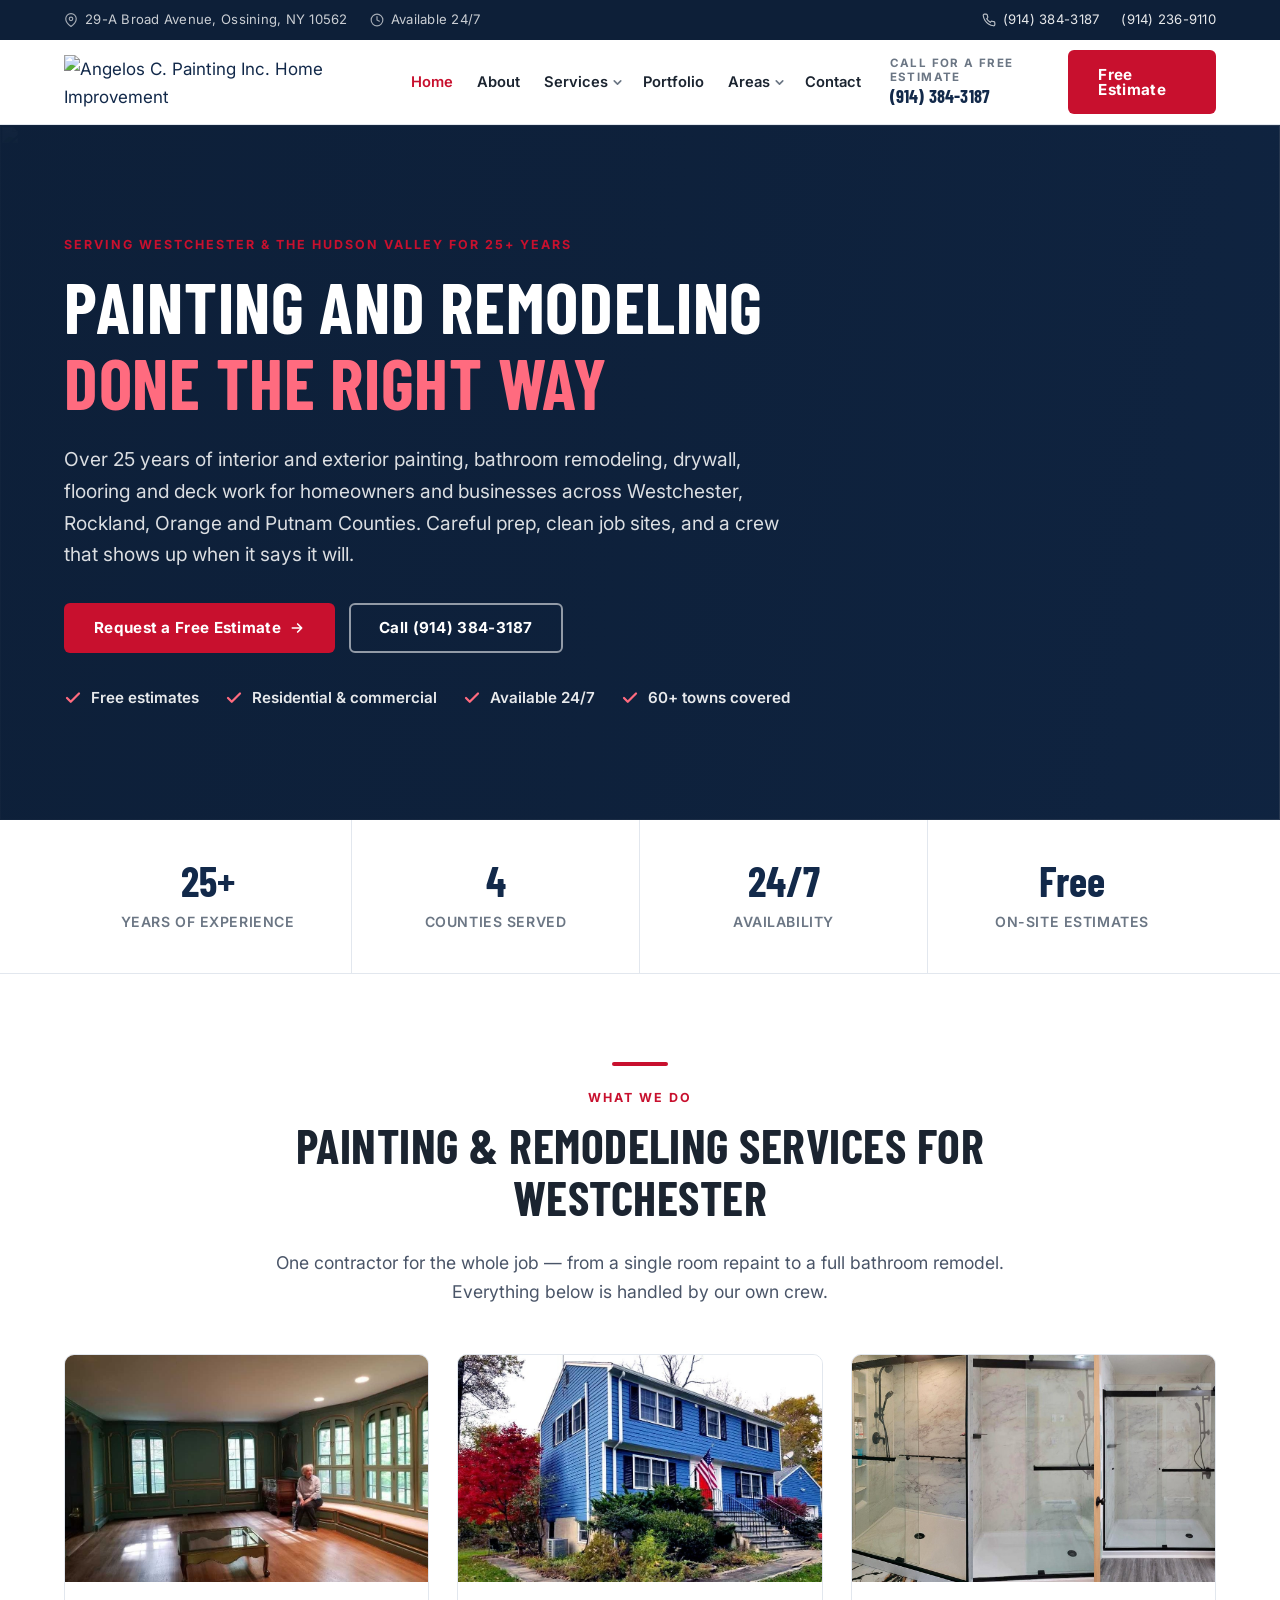
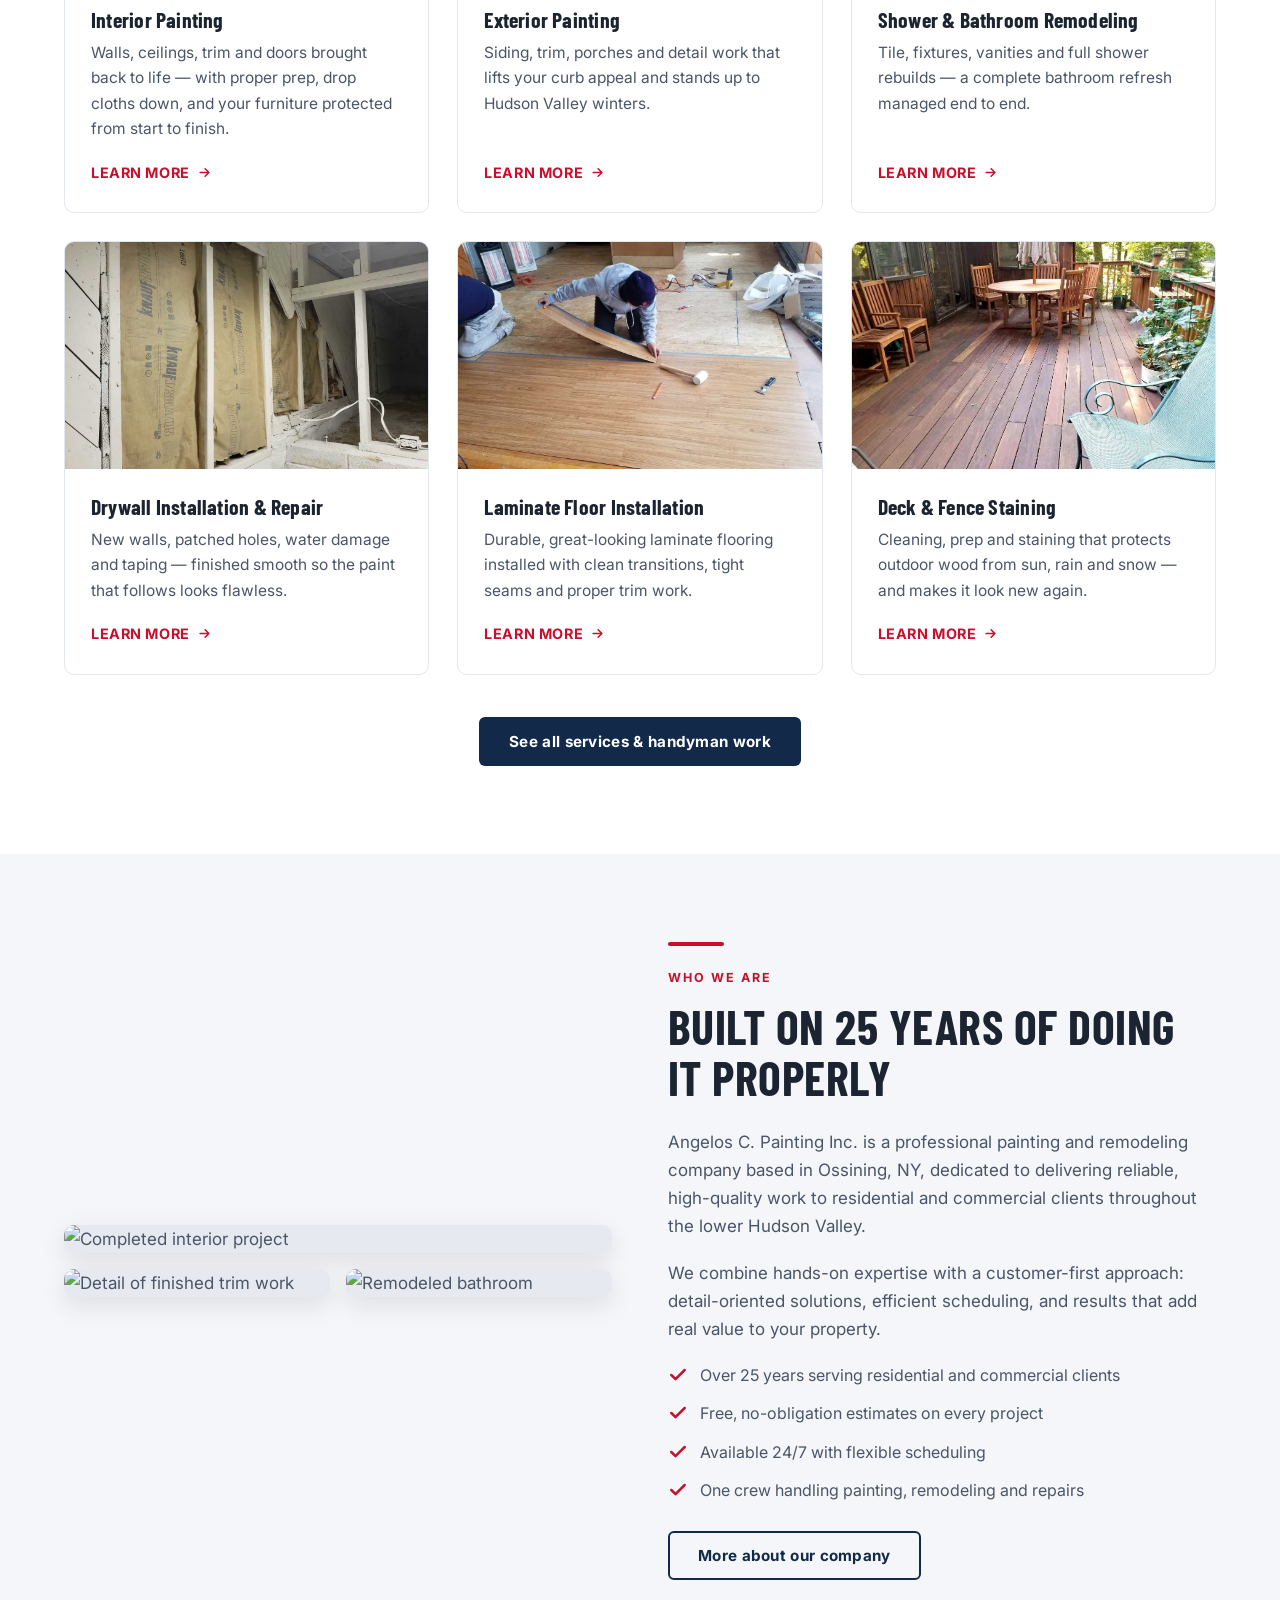
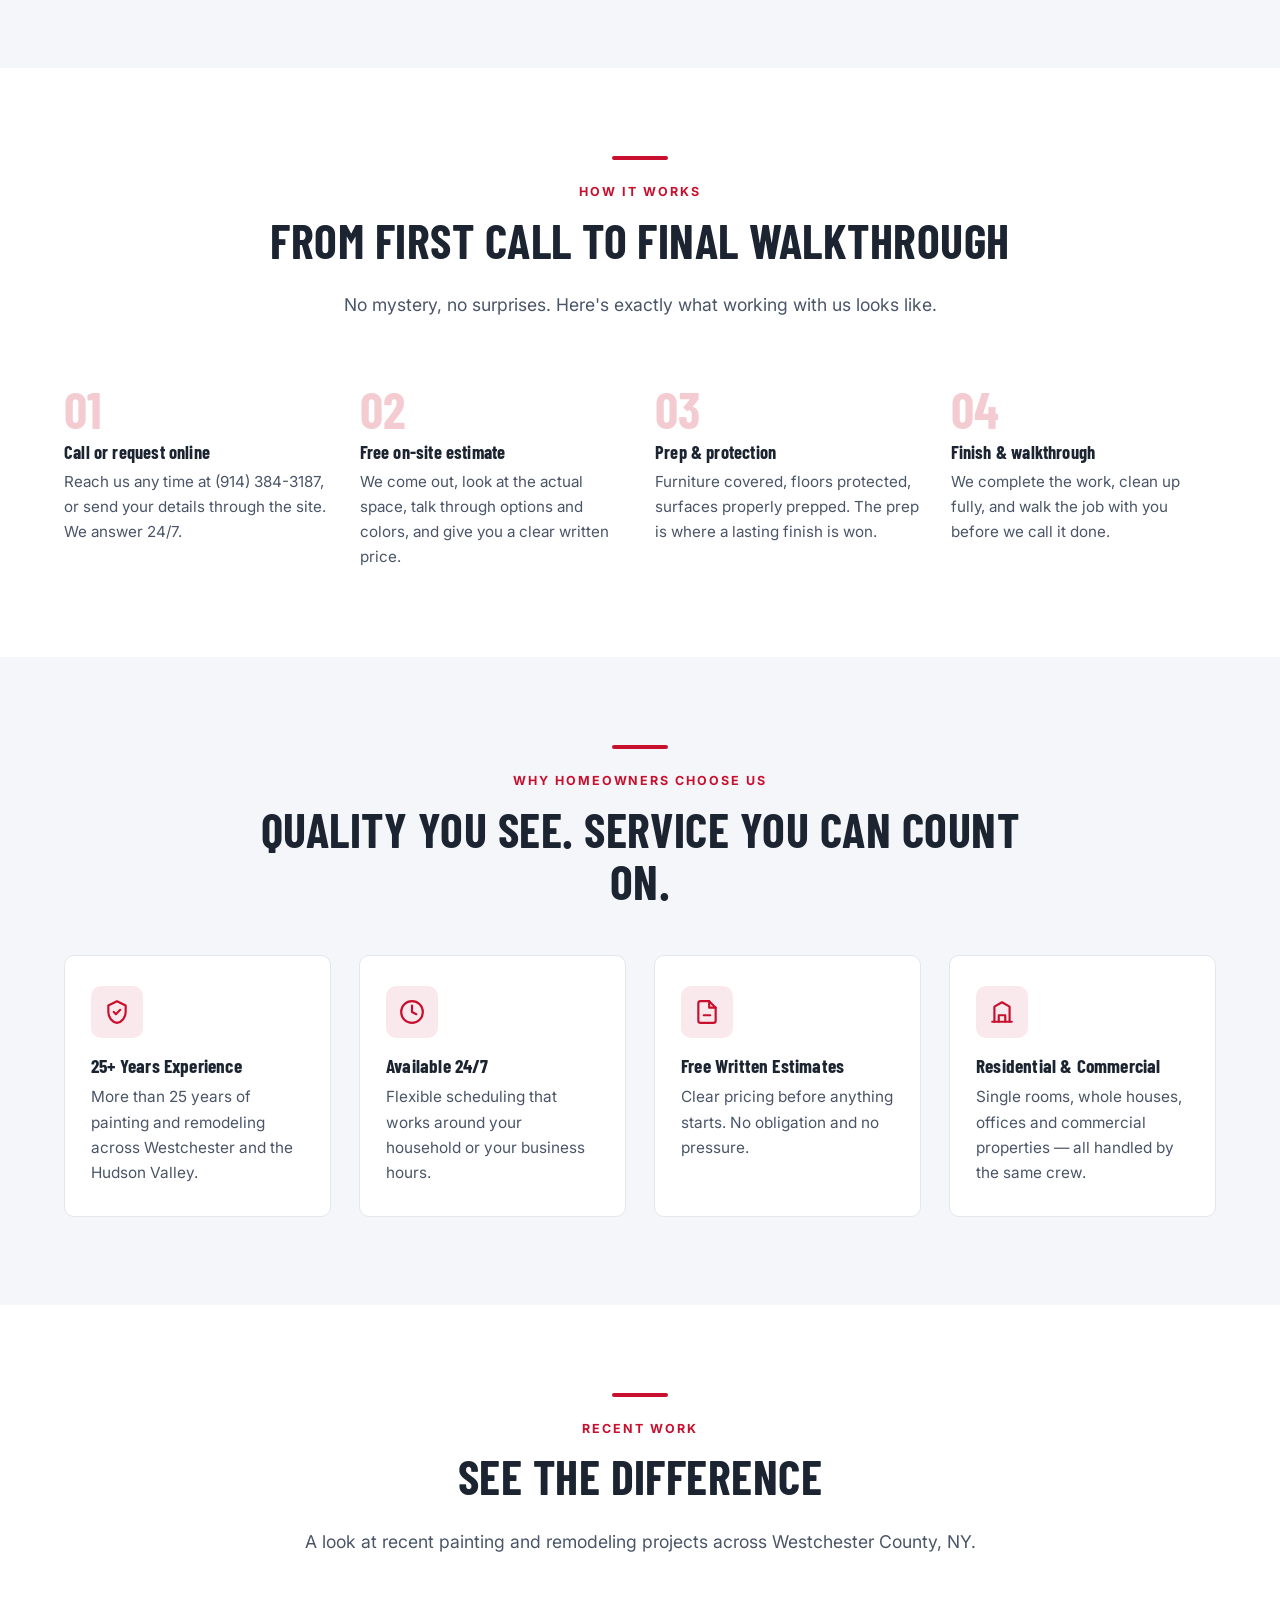
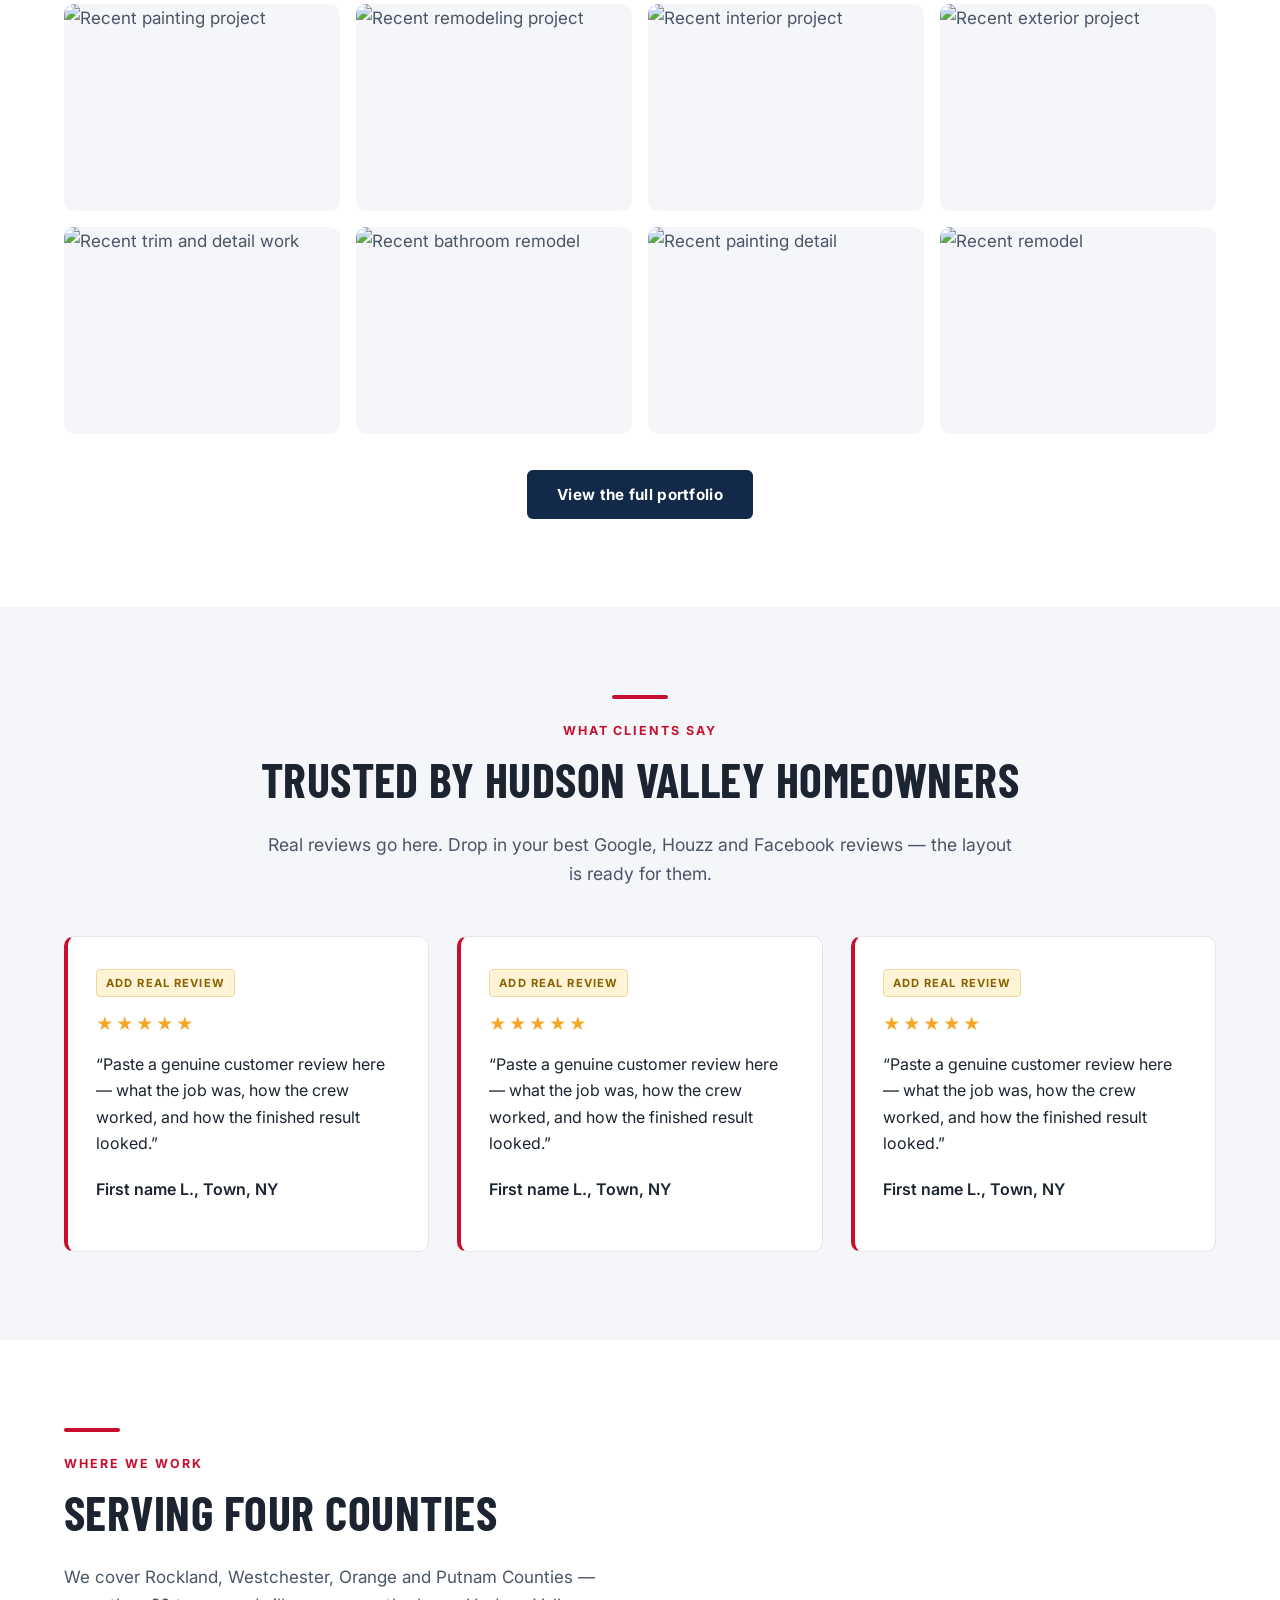
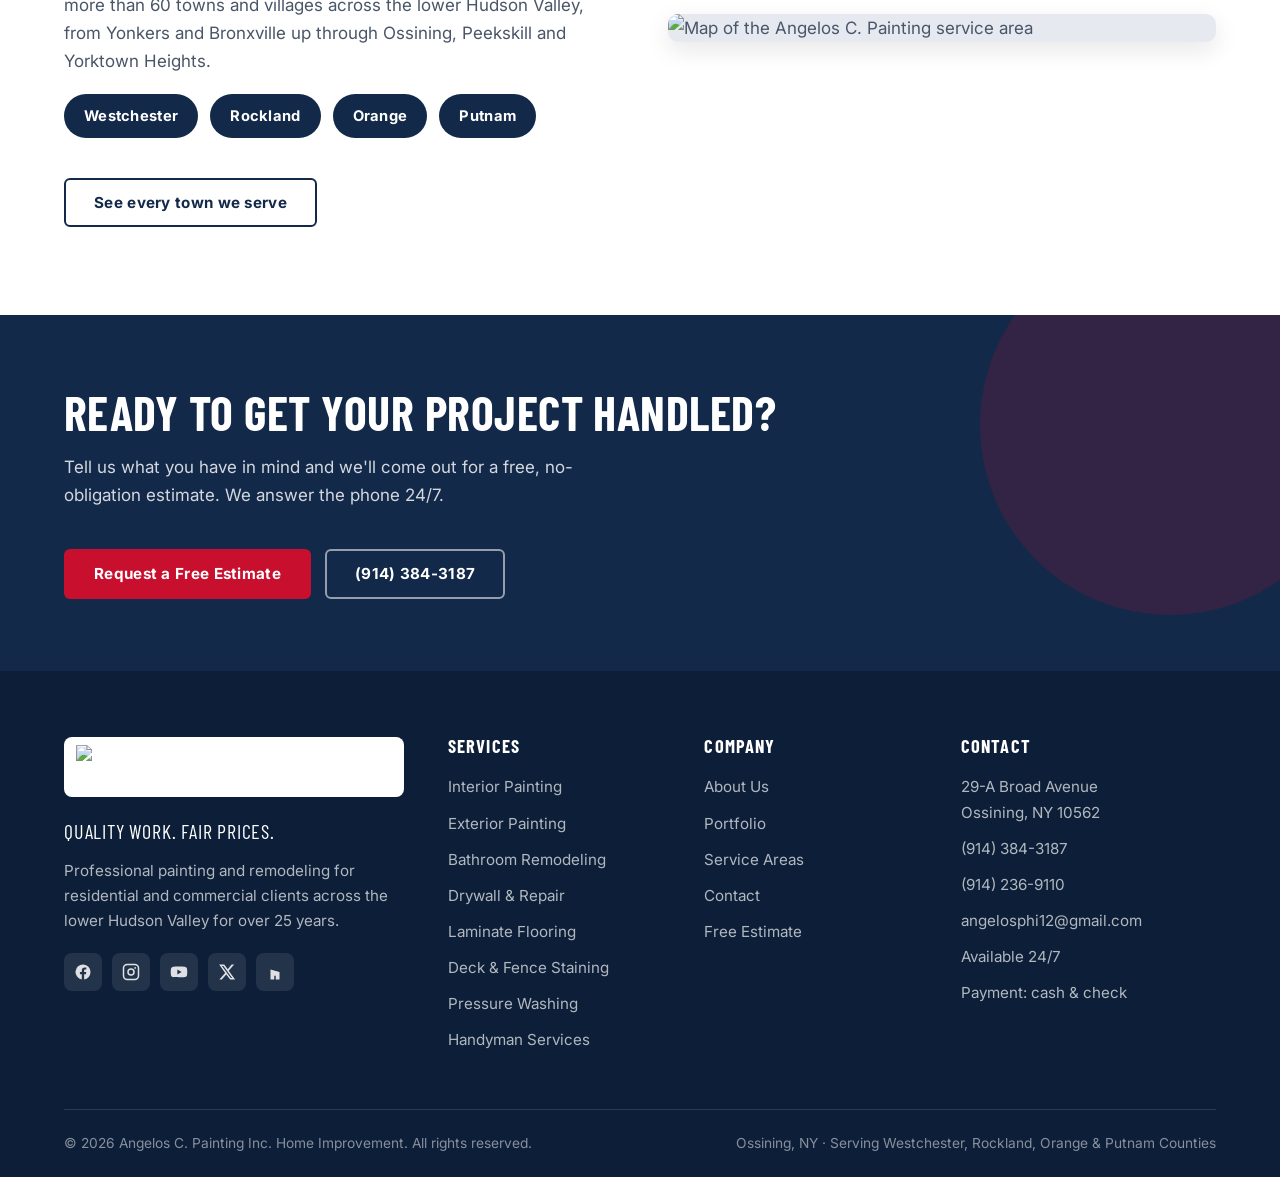
==== commit adb41c7b: "Add files via upload" ====
--- a/index.html
+++ b/index.html
@@ -88,6 +88,7 @@
             <li><a href="services.html#drywall">Drywall Installation &amp; Repair</a></li>
             <li><a href="services.html#flooring">Laminate Floor Installation</a></li>
             <li><a href="services.html#deck">Deck &amp; Fence Staining</a></li>
+            <li><a href="services.html#pressure">Pressure Washing</a></li>
             <li><a href="services.html#handyman">Additional Handyman Services</a></li>
               </ul>
             </div>
@@ -532,6 +533,7 @@
           <li><a href="services.html#drywall">Drywall &amp; Repair</a></li>
           <li><a href="services.html#flooring">Laminate Flooring</a></li>
           <li><a href="services.html#deck">Deck &amp; Fence Staining</a></li>
+          <li><a href="services.html#pressure">Pressure Washing</a></li>
           <li><a href="services.html#handyman">Handyman Services</a></li>
         </ul>
       </div>
--- a/assets/css/styles.css
+++ b/assets/css/styles.css
@@ -510,6 +510,12 @@
 .consent { display: flex; gap: 11px; align-items: flex-start; font-size: .87rem; color: var(--muted); margin-bottom: 22px; }
 .consent input { margin-top: 4px; flex: none; width: 17px; height: 17px; accent-color: var(--red); }
 .form-note { font-size: .82rem; color: var(--muted); margin: 16px 0 0; }
+.form-note.is-ok  { color: #1e6b3a; font-weight: 600; font-size: .95rem; }
+.form-note.is-err { color: var(--red); font-weight: 600; font-size: .95rem; }
+.hp { position: absolute !important; left: -10000px; width: 1px; height: 1px; overflow: hidden; }
+.field input[aria-invalid="true"], .field select[aria-invalid="true"] { border-color: var(--red); }
+.consent.is-invalid span { color: var(--red); }
+button[disabled] { opacity: .65; cursor: progress; }
 
 .contact-list { list-style: none; padding: 0; margin: 0; }
 .contact-list li { display: flex; gap: 15px; align-items: flex-start; padding: 18px 0; border-bottom: 1px solid var(--line); }
@@ -758,3 +764,23 @@
   html { scroll-behavior: auto; }
   * { transition: none !important; animation: none !important; }
 }
+
+
+/* ---- pressure-washing before / after ---- */
+.pw-list { display: grid; gap: 56px; max-width: 1040px; margin: 0 auto; }
+.pw__title { text-align: center; margin: 0 0 18px; }
+.pw__pair { display: grid; grid-template-columns: 1fr 1fr; gap: 18px; }
+.pw__item { position: relative; margin: 0; }
+.pw__item a { display: block; border-radius: var(--radius); overflow: hidden; box-shadow: var(--shadow-md); }
+.pw__item img { display: block; width: 100%; height: auto; transition: transform .35s ease; }
+.pw__item a:hover img, .pw__item a:focus-visible img { transform: scale(1.03); }
+.pw__tag {
+  position: absolute; top: 14px; left: 14px; padding: 6px 14px; border-radius: 999px;
+  background: var(--navy); color: #fff; font: 700 .78rem/1 "Barlow Condensed", "Inter", sans-serif;
+  letter-spacing: .14em; text-transform: uppercase; pointer-events: none;
+}
+.pw__item--after .pw__tag { background: var(--red); }
+@media (max-width: 600px) {
+  .pw__pair { grid-template-columns: 1fr; gap: 14px; }
+  .pw-list { gap: 44px; }
+}
